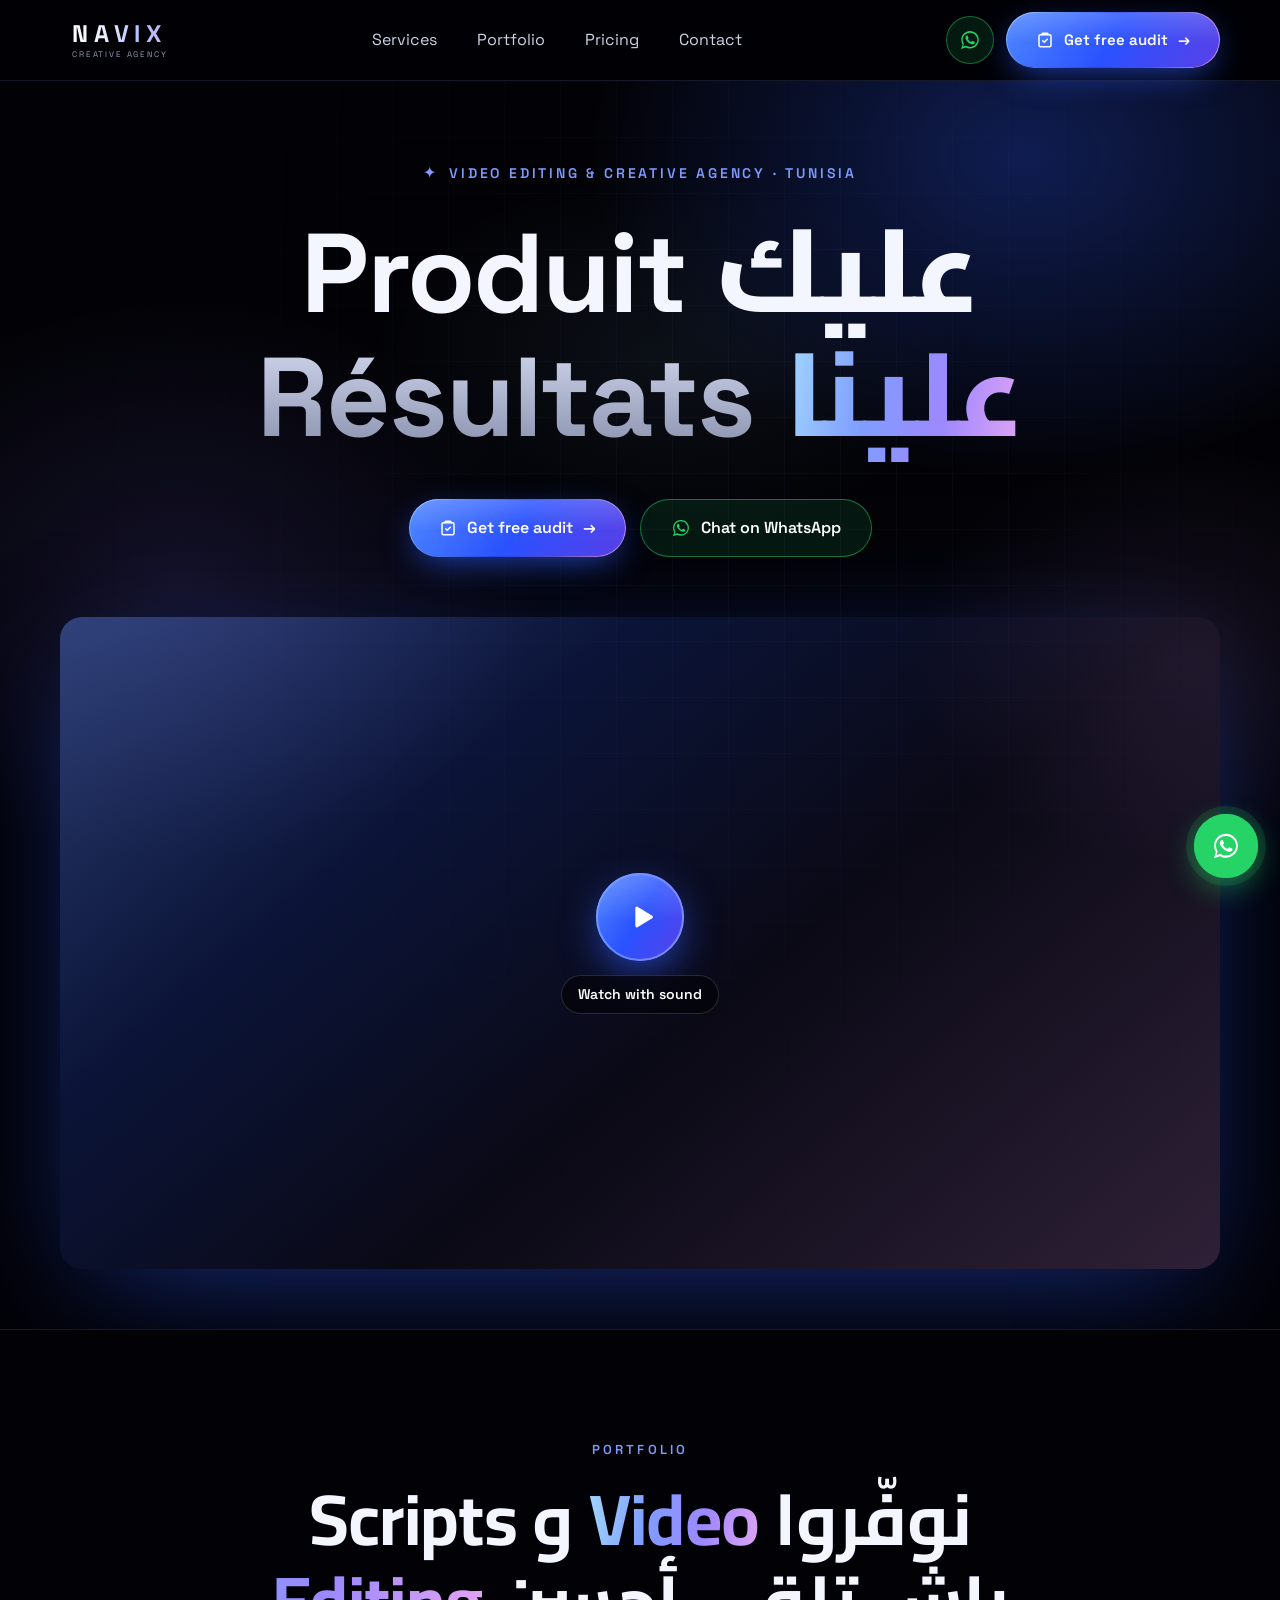
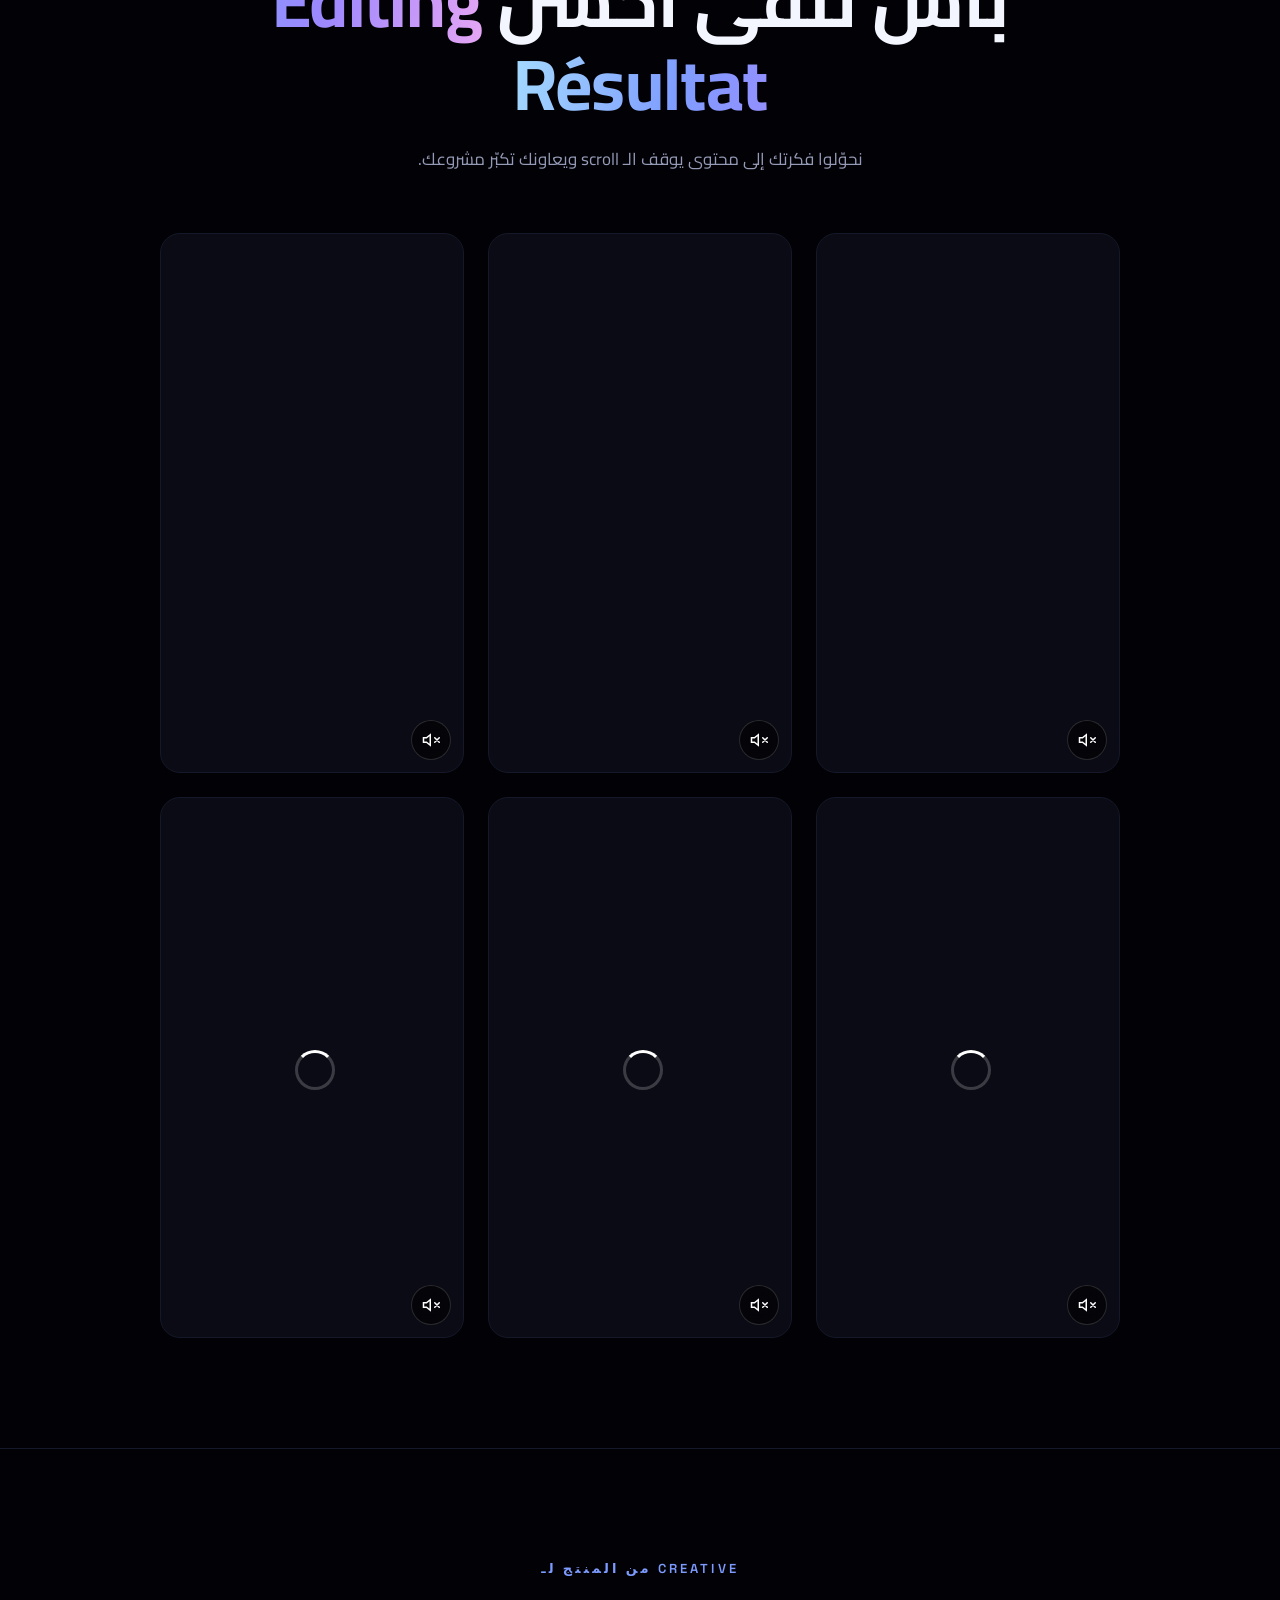
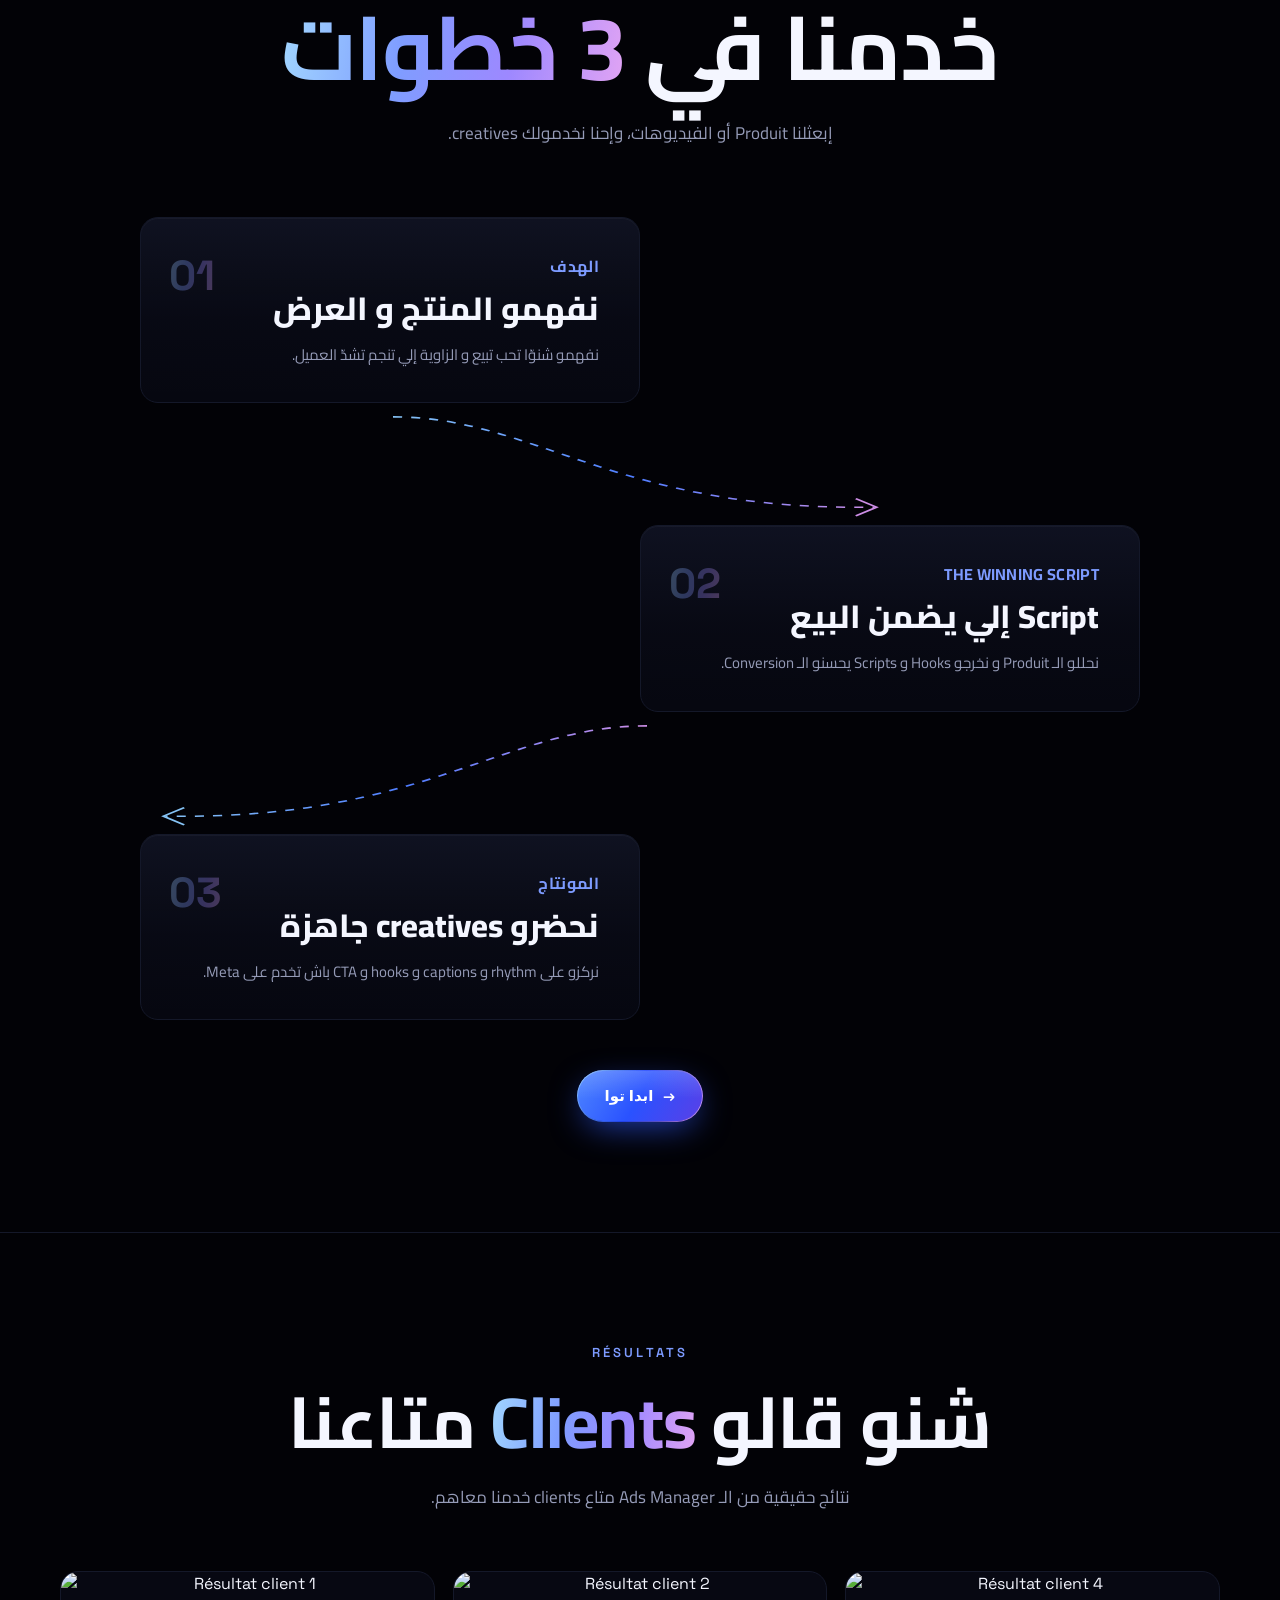
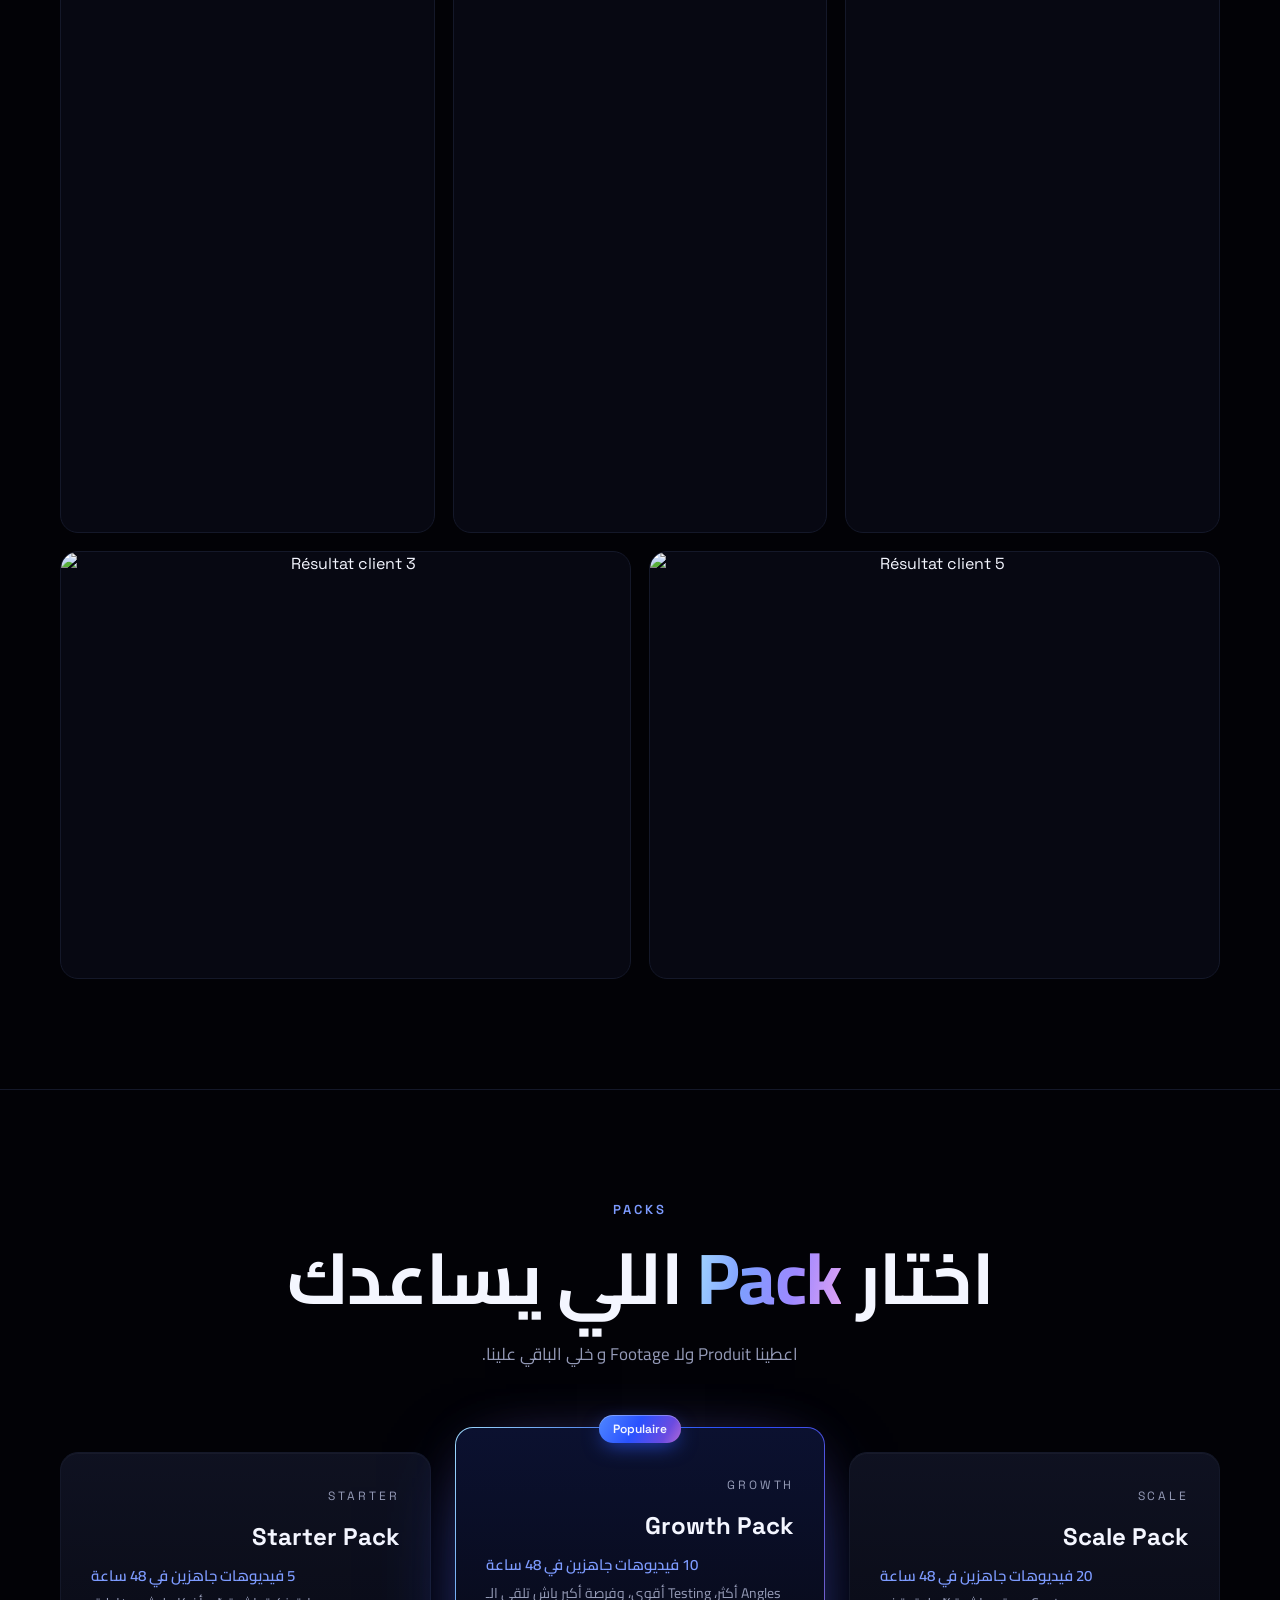
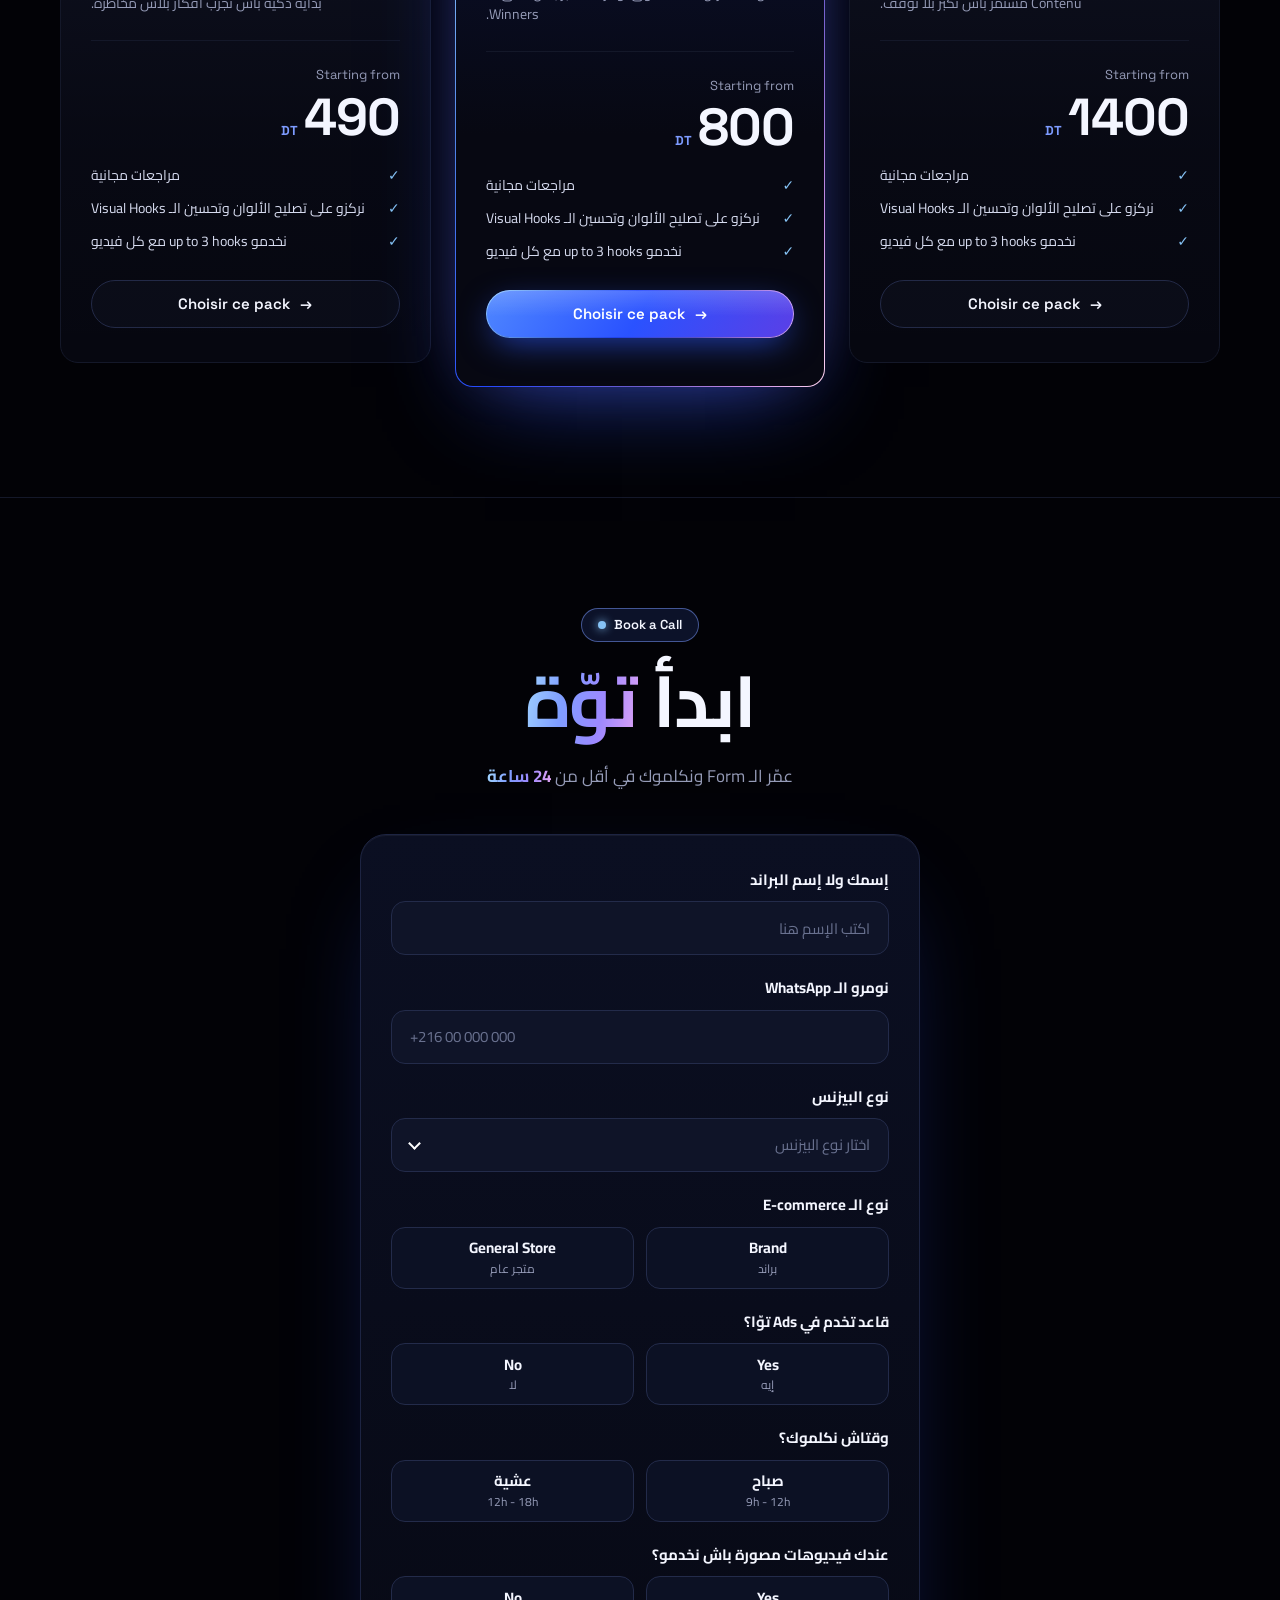
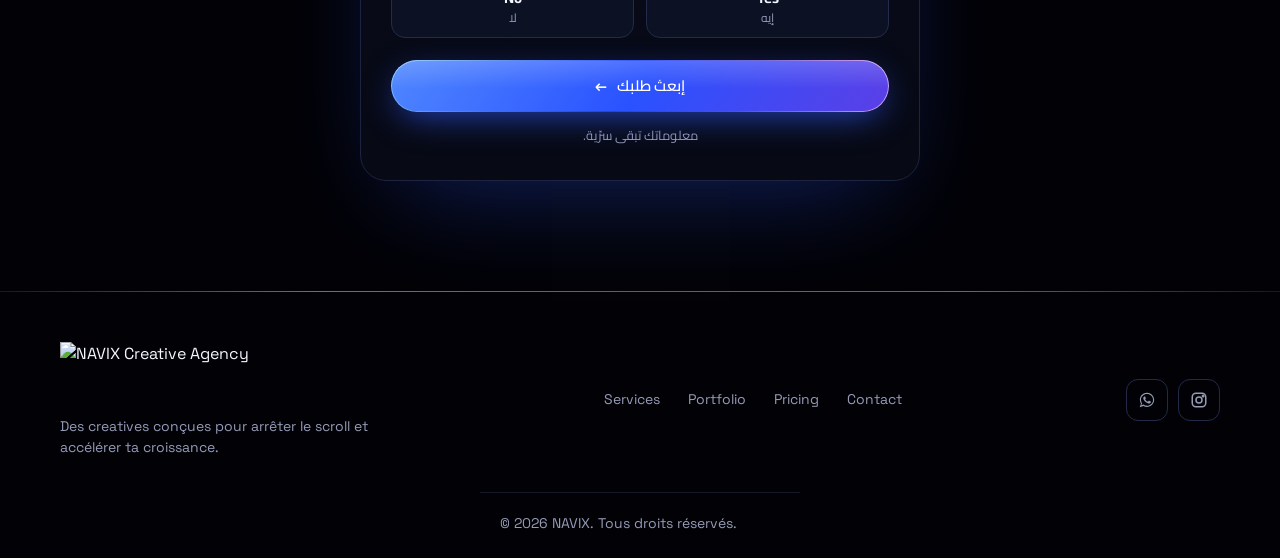
==== index.html @ b2dde593 "Add files via upload" ====
<!DOCTYPE html>
<html lang="fr">
<head>
<meta charset="UTF-8">
<meta name="viewport" content="width=device-width, initial-scale=1">
<title>NAVIX · Creative Agency</title>
<meta name="description" content="NAVIX — agence de montage vidéo et creatives pour e-commerce en Tunisie. Produit عليك، Résultats علينا.">
<meta name="theme-color" content="#020206">
<meta property="og:title" content="NAVIX · Creative Agency">
<meta property="og:description" content="Des creatives conçues pour arrêter le scroll et accélérer ta croissance.">
<meta property="og:image" content="assets/img/og-image.jpg">
<meta property="og:image:width" content="1200">
<meta property="og:image:height" content="630">
<meta name="twitter:card" content="summary_large_image">
<link rel="icon" href="favicon.ico" sizes="any">
<link rel="icon" type="image/png" sizes="32x32" href="assets/img/favicon-32.png">
<link rel="icon" type="image/png" sizes="192x192" href="assets/img/favicon-192.png">
<link rel="apple-touch-icon" href="assets/img/apple-touch-icon.png">
<link rel="preconnect" href="https://fonts.googleapis.com">
<link rel="preconnect" href="https://fonts.gstatic.com" crossorigin>
<link href="https://fonts.googleapis.com/css2?family=Space+Grotesk:wght@400;500;600;700&family=Cairo:wght@400;600;700;800&display=swap" rel="stylesheet">
<link rel="stylesheet" href="styles.css">
</head>
<body>

<!-- shared iridescent gradient (logo colors) for the step arrows -->
<svg width="0" height="0" style="position:absolute" aria-hidden="true" focusable="false">
  <defs>
    <linearGradient id="irid-stroke" x1="0" y1="0" x2="1" y2="0">
      <stop offset="0" stop-color="#86c3f5"/>
      <stop offset=".5" stop-color="#4f7dff"/>
      <stop offset="1" stop-color="#cd8ee6"/>
    </linearGradient>
  </defs>
</svg>

<!-- ===== NAV ===== -->
<header class="nav" id="top">
  <div class="container nav-inner">
    <a href="#top" class="brand" aria-label="NAVIX">
      <img src="assets/img/logo-mark.png" alt="" class="brand-mark">
      <span class="brand-text"><b>NAVIX</b><small>CREATIVE AGENCY</small></span>
    </a>
    <nav class="nav-links" id="navLinks">
      <a href="#services">Services</a>
      <a href="#portfolio">Portfolio</a>
      <a href="#pricing">Pricing</a>
      <a href="#contact">Contact</a>
    </nav>
    <div class="nav-actions">
      <a class="icon-btn wa-link" href="https://wa.me/21652488485" target="_blank" rel="noopener" aria-label="WhatsApp" title="WhatsApp"><svg class="ico" viewBox="0 0 32 32" fill="currentColor" aria-hidden="true"><path d="M16 3C9 3 3.3 8.6 3.3 15.6c0 2.5.7 4.8 2 6.9L3 29l6.7-2.2c2 1.1 4.1 1.6 6.3 1.6 7 0 12.7-5.7 12.7-12.7S23 3 16 3zm0 23.1c-2 0-4-.6-5.7-1.7l-.4-.2-4 1.3 1.3-3.9-.3-.4a10.4 10.4 0 0 1-1.6-5.6C5.3 9.9 10 5.3 16 5.3s10.7 4.7 10.7 10.5S21.9 26.1 16 26.1zm5.9-7.8c-.3-.2-1.9-.9-2.2-1-.3-.1-.5-.2-.7.2l-1 1.2c-.2.2-.4.2-.7.1-.3-.2-1.4-.5-2.6-1.6-1-.9-1.6-1.9-1.8-2.2-.2-.3 0-.5.1-.7l.5-.6c.2-.2.2-.3.3-.6.1-.2 0-.4 0-.6l-1-2.4c-.3-.6-.5-.5-.7-.5h-.6c-.2 0-.6.1-.9.4-.3.3-1.2 1.1-1.2 2.8s1.2 3.2 1.4 3.5c.2.2 2.4 3.6 5.7 5 .8.3 1.4.5 1.9.7.8.2 1.5.2 2.1.1.6-.1 1.9-.8 2.2-1.5.3-.7.3-1.4.2-1.5-.1-.2-.3-.3-.6-.4z"/></svg></a>
      <a href="#contact" class="btn btn-primary nav-cta js-audit"><svg class="ico" viewBox="0 0 24 24" fill="none" stroke="currentColor" stroke-width="2" stroke-linecap="round" stroke-linejoin="round" aria-hidden="true"><path d="M9 3h6a1 1 0 0 1 1 1v1H8V4a1 1 0 0 1 1-1z"/><path d="M16 5h2a2 2 0 0 1 2 2v12a2 2 0 0 1-2 2H6a2 2 0 0 1-2-2V7a2 2 0 0 1 2-2h2"/><path d="m9 13 2 2 4-4"/></svg><span class="lbl">Get free audit</span> <span class="arr">→</span></a>
    </div>
    <button class="burger" id="burger" aria-label="Menu"><span></span><span></span></button>
  </div>
</header>

<main>
<!-- ===== HERO ===== -->
<section class="hero">
  <div class="hero-glow"></div>
  <div class="container center">
    <p class="eyebrow reveal"><span class="spark">✦</span> Video editing &amp; creative agency · Tunisia</p>
    <h1 class="hero-title reveal">
      <span class="line"><span class="lat">Produit</span> <span class="ar">عليك</span></span>
      <span class="line dim"><span class="lat">Résultats</span> <span class="ar accent">علينا</span></span>
    </h1>
    <div class="hero-ctas reveal">
      <a href="#contact" class="btn btn-primary btn-lg js-audit"><svg class="ico" viewBox="0 0 24 24" fill="none" stroke="currentColor" stroke-width="2" stroke-linecap="round" stroke-linejoin="round" aria-hidden="true"><path d="M9 3h6a1 1 0 0 1 1 1v1H8V4a1 1 0 0 1 1-1z"/><path d="M16 5h2a2 2 0 0 1 2 2v12a2 2 0 0 1-2 2H6a2 2 0 0 1-2-2V7a2 2 0 0 1 2-2h2"/><path d="m9 13 2 2 4-4"/></svg> Get free audit <span class="arr">→</span></a>
      <a href="https://wa.me/21652488485" class="btn btn-wa btn-lg wa-link" target="_blank" rel="noopener"><svg class="ico" viewBox="0 0 32 32" fill="currentColor" aria-hidden="true"><path d="M16 3C9 3 3.3 8.6 3.3 15.6c0 2.5.7 4.8 2 6.9L3 29l6.7-2.2c2 1.1 4.1 1.6 6.3 1.6 7 0 12.7-5.7 12.7-12.7S23 3 16 3zm0 23.1c-2 0-4-.6-5.7-1.7l-.4-.2-4 1.3 1.3-3.9-.3-.4a10.4 10.4 0 0 1-1.6-5.6C5.3 9.9 10 5.3 16 5.3s10.7 4.7 10.7 10.5S21.9 26.1 16 26.1zm5.9-7.8c-.3-.2-1.9-.9-2.2-1-.3-.1-.5-.2-.7.2l-1 1.2c-.2.2-.4.2-.7.1-.3-.2-1.4-.5-2.6-1.6-1-.9-1.6-1.9-1.8-2.2-.2-.3 0-.5.1-.7l.5-.6c.2-.2.2-.3.3-.6.1-.2 0-.4 0-.6l-1-2.4c-.3-.6-.5-.5-.7-.5h-.6c-.2 0-.6.1-.9.4-.3.3-1.2 1.1-1.2 2.8s1.2 3.2 1.4 3.5c.2.2 2.4 3.6 5.7 5 .8.3 1.4.5 1.9.7.8.2 1.5.2 2.1.1.6-.1 1.9-.8 2.2-1.5.3-.7.3-1.4.2-1.5-.1-.2-.3-.3-.6-.4z"/></svg> Chat on WhatsApp</a>
    </div>
    <div class="hero-frame reveal" id="heroFrame" aria-hidden="true"></div>
  </div>
</section>

<!-- ===== PORTFOLIO ===== -->
<section class="section" id="portfolio">
  <div class="container center">
    <p class="kicker reveal">Portfolio</p>
    <h2 class="h2 reveal" dir="rtl">نوفّروا <span class="accent">Video</span> و Scripts<br>باش تلقى أحسن <span class="accent">Editing Résultat</span></h2>
    <p class="sub reveal" dir="rtl">نحوّلوا فكرتك إلى محتوى يوقف الـ scroll ويعاونك تكبّر مشروعك.</p>

    <div class="reels">
      <figure class="reel reveal">
        <video playsinline muted loop preload="none" poster="assets/vd/video1.jpg" data-src="assets/vd/video1.mp4"></video>
        <button class="sound" aria-label="Son"><i class="i-mute"></i></button>
      </figure>
      <figure class="reel reveal">
        <video playsinline muted loop preload="none" poster="assets/vd/video2.jpg" data-src="assets/vd/video2.mp4"></video>
        <button class="sound" aria-label="Son"><i class="i-mute"></i></button>
      </figure>
      <figure class="reel reveal">
        <video playsinline muted loop preload="none" poster="assets/vd/video3.jpg" data-src="assets/vd/video3.mp4"></video>
        <button class="sound" aria-label="Son"><i class="i-mute"></i></button>
      </figure>
      <figure class="reel reveal">
        <video playsinline muted loop preload="none" poster="assets/vd/video4.jpg" data-src="assets/vd/video4.mp4"></video>
        <button class="sound" aria-label="Son"><i class="i-mute"></i></button>
      </figure>
      <figure class="reel reveal">
        <video playsinline muted loop preload="none" poster="assets/vd/video5.jpg" data-src="assets/vd/video5.mp4"></video>
        <button class="sound" aria-label="Son"><i class="i-mute"></i></button>
      </figure>
      <figure class="reel reveal">
        <video playsinline muted loop preload="none" poster="assets/vd/video6.jpg" data-src="assets/vd/video6.mp4"></video>
        <button class="sound" aria-label="Son"><i class="i-mute"></i></button>
      </figure>
    </div>
  </div>
</section>

<!-- ===== 3 STEPS ===== -->
<section class="section" id="services">
  <div class="container center">
    <p class="kicker reveal">من المنتج لـ <span dir="ltr">CREATIVE</span></p>
    <h2 class="h2 big reveal" dir="rtl">خدمنا في <span class="accent">3 خطوات</span></h2>
    <p class="sub reveal" dir="rtl">إبعثلنا Produit أو الفيديوهات، وإحنا نخدمولك creatives.</p>

    <div class="steps">
      <article class="step s1 reveal" dir="rtl">
        <span class="num">01</span>
        <p class="step-tag">الهدف</p>
        <h3>نفهمو المنتج و العرض</h3>
        <p>نفهمو شنوّا تحب تبيع و الزاوية إلي تنجم تشدّ العميل.</p>
      </article>
      <svg class="arrow a1" viewBox="0 0 400 140" preserveAspectRatio="none" aria-hidden="true"><path d="M10 10 C 120 10, 180 130, 380 125" /><path class="head" d="M366 114 L382 125 L366 136"/></svg>
      <article class="step s2 reveal" dir="rtl">
        <span class="num">02</span>
        <p class="step-tag" dir="ltr">THE WINNING SCRIPT</p>
        <h3>Script إلي يضمن البيع</h3>
        <p>نحللو الـ Produit و نخرجو Hooks و Scripts يحسنو الـ Conversion.</p>
      </article>
      <svg class="arrow a2" viewBox="0 0 400 140" preserveAspectRatio="none" aria-hidden="true"><path d="M390 10 C 280 10, 220 130, 20 125" /><path class="head" d="M34 114 L18 125 L34 136"/></svg>
      <article class="step s3 reveal" dir="rtl">
        <span class="num">03</span>
        <p class="step-tag">المونتاج</p>
        <h3>نحضرو creatives جاهزة</h3>
        <p>نركزو على rhythm و captions و hooks و CTA باش تخدم على Meta.</p>
      </article>
    </div>
    <a href="#contact" class="btn btn-primary reveal js-audit">ابدا توا <span class="arr">→</span></a>
  </div>
</section>

<!-- ===== CLIENTS ===== -->
<section class="section" id="clients">
  <div class="container center">
    <p class="kicker reveal">Résultats</p>
    <h2 class="h2 reveal" dir="rtl">شنو قالو <span class="accent">Clients</span> متاعنا</h2>
    <p class="sub reveal" dir="rtl">نتائج حقيقية من الـ Ads Manager متاع clients خدمنا معاهم.</p>
    <div class="proofs">
      <button class="proof p1 reveal"><img src="assets/img/client1.jpg" width="834" height="1280" alt="Résultat client 1" loading="lazy"></button>
      <button class="proof p2 reveal"><img src="assets/img/client2.jpg" width="856" height="1280" alt="Résultat client 2" loading="lazy"></button>
      <button class="proof p4 reveal"><img src="assets/img/client4.jpg" width="798" height="1280" alt="Résultat client 4" loading="lazy"></button>
      <button class="proof p3 wide reveal"><img src="assets/img/client3.jpg" width="1132" height="1280" alt="Résultat client 3" loading="lazy"></button>
      <button class="proof p5 wide reveal"><img src="assets/img/client5.jpg" width="1170" height="878" alt="Résultat client 5" loading="lazy"></button>
    </div>
  </div>
</section>

<!-- ===== PRICING ===== -->
<section class="section" id="pricing">
  <div class="container center">
    <p class="kicker reveal">Packs</p>
    <h2 class="h2 reveal" dir="rtl">اختار <span class="accent">Pack</span> اللي يساعدك</h2>
    <p class="sub reveal" dir="rtl">اعطينا Produit ولا Footage و خلي الباقي علينا.</p>

    <div class="packs">
      <article class="pack reveal">
        <p class="pack-tier">Starter</p>
        <h3>Starter Pack</h3>
        <p class="pack-qty" dir="rtl">5 فيديوهات جاهزين في 48 ساعة</p>
        <p class="pack-desc" dir="rtl">بداية ذكية باش تجرّب أفكار بلاش مخاطرة.</p>
        <div class="price"><small>Starting from</small><b>490</b><span>DT</span></div>
        <ul dir="rtl">
          <li>مراجعات مجانية</li>
          <li>نركزو على تصليح الألوان وتحسين الـ Visual Hooks</li>
          <li>نخدمو up to 3 hooks مع كل فيديو</li>
        </ul>
        <a href="#contact" class="btn btn-ghost" data-pack="Starter">Choisir ce pack <span class="arr">→</span></a>
      </article>
      <article class="pack featured reveal">
        <span class="badge">Populaire</span>
        <p class="pack-tier">Growth</p>
        <h3>Growth Pack</h3>
        <p class="pack-qty" dir="rtl">10 فيديوهات جاهزين في 48 ساعة</p>
        <p class="pack-desc" dir="rtl">Angles أكثر، Testing أقوى، وفرصة أكبر باش تلقى الـ Winners.</p>
        <div class="price"><small>Starting from</small><b>800</b><span>DT</span></div>
        <ul dir="rtl">
          <li>مراجعات مجانية</li>
          <li>نركزو على تصليح الألوان وتحسين الـ Visual Hooks</li>
          <li>نخدمو up to 3 hooks مع كل فيديو</li>
        </ul>
        <a href="#contact" class="btn btn-primary" data-pack="Growth">Choisir ce pack <span class="arr">→</span></a>
      </article>
      <article class="pack reveal">
        <p class="pack-tier">Scale</p>
        <h3>Scale Pack</h3>
        <p class="pack-qty" dir="rtl">20 فيديوهات جاهزين في 48 ساعة</p>
        <p class="pack-desc" dir="rtl">Contenu مستمر باش تكبّر بلا توقف.</p>
        <div class="price"><small>Starting from</small><b>1400</b><span>DT</span></div>
        <ul dir="rtl">
          <li>مراجعات مجانية</li>
          <li>نركزو على تصليح الألوان وتحسين الـ Visual Hooks</li>
          <li>نخدمو up to 3 hooks مع كل فيديو</li>
        </ul>
        <a href="#contact" class="btn btn-ghost" data-pack="Scale">Choisir ce pack <span class="arr">→</span></a>
      </article>
    </div>
  </div>
</section>

<!-- ===== CONTACT FORM ===== -->
<section class="section" id="contact">
  <div class="container center">
    <p class="pill reveal"><span class="dot"></span> Book a Call</p>
    <h2 class="h2 reveal" dir="rtl">ابدأ <span class="accent">توّة</span></h2>
    <p class="sub reveal" dir="rtl">عمّر الـ Form ونكلموك في أقل من <b class="accent">24 ساعة</b></p>

    <form class="form reveal" id="leadForm" dir="rtl" novalidate>
      <input type="hidden" name="pack" id="packField">
      <div class="pack-chip" id="packChip" hidden></div>

      <label class="field">
        <span>إسمك ولا إسم البراند</span>
        <input name="name" required placeholder="اكتب الإسم هنا" autocomplete="name">
      </label>
      <label class="field">
        <span>نومرو الـ WhatsApp</span>
        <input name="whatsapp" required type="tel" inputmode="tel" dir="ltr" placeholder="+216 00 000 000" autocomplete="tel">
      </label>
      <div class="field">
        <span>نوع البيزنس</span>
        <div class="dd" id="bizDD">
          <input type="hidden" name="businessType" id="bizInput">
          <button type="button" class="dd-btn" aria-haspopup="listbox" aria-expanded="false">
            <span class="dd-value placeholder">اختار نوع البيزنس</span>
            <i class="dd-caret"></i>
          </button>
          <ul class="dd-list" role="listbox" tabindex="-1">
            <li role="option" data-value="E-commerce"><b>E-commerce</b><small>متجر إلكتروني</small></li>
            <li role="option" data-value="Service"><b>Service</b><small>خدمات</small></li>
            <li role="option" data-value="Agency"><b>Agency</b><small>وكالة</small></li>
            <li role="option" data-value="Autre"><b>Autre</b><small>آخر</small></li>
          </ul>
        </div>
      </div>

      <fieldset class="field">
        <legend>نوع الـ E-commerce</legend>
        <div class="choices">
          <label><input type="radio" name="ecomType" value="Brand"><span>Brand<small>براند</small></span></label>
          <label><input type="radio" name="ecomType" value="General Store"><span>General Store<small>متجر عام</small></span></label>
        </div>
      </fieldset>
      <fieldset class="field">
        <legend>قاعد تخدم في Ads توّا؟</legend>
        <div class="choices">
          <label><input type="radio" name="runningAds" value="Yes"><span>Yes<small>إيه</small></span></label>
          <label><input type="radio" name="runningAds" value="No"><span>No<small>لا</small></span></label>
        </div>
      </fieldset>
      <fieldset class="field">
        <legend>وقتاش نكلموك؟</legend>
        <div class="choices">
          <label><input type="radio" name="callTime" value="Matin 9h-12h"><span>صباح<small>9h - 12h</small></span></label>
          <label><input type="radio" name="callTime" value="Après-midi 12h-18h"><span>عشية<small>12h - 18h</small></span></label>
        </div>
      </fieldset>
      <fieldset class="field">
        <legend>عندك فيديوهات مصورة باش نخدمو؟</legend>
        <div class="choices">
          <label><input type="radio" name="hasFootage" value="Yes"><span>Yes<small>إيه</small></span></label>
          <label><input type="radio" name="hasFootage" value="No"><span>No<small>لا</small></span></label>
        </div>
      </fieldset>

      <button class="btn btn-primary btn-block" type="submit" id="submitBtn">إبعث طلبك <span class="arr">←</span></button>
      <p class="form-note" id="formNote">معلوماتك تبقى سرّية.</p>
    </form>
  </div>
</section>
</main>

<!-- ===== FOOTER ===== -->
<footer class="footer">
  <div class="container footer-inner">
    <div>
      <img src="assets/img/logo-full.png" alt="NAVIX Creative Agency" class="footer-logo">
      <p class="muted">Des creatives conçues pour arrêter le scroll et accélérer ta croissance.</p>
    </div>
    <nav class="footer-links">
      <a href="#services">Services</a><a href="#portfolio">Portfolio</a><a href="#pricing">Pricing</a><a href="#contact">Contact</a>
    </nav>
    <div class="socials">
    <a class="ig wa-link" href="https://wa.me/21652488485" target="_blank" rel="noopener" aria-label="WhatsApp"><svg class="ico" viewBox="0 0 32 32" fill="currentColor" aria-hidden="true"><path d="M16 3C9 3 3.3 8.6 3.3 15.6c0 2.5.7 4.8 2 6.9L3 29l6.7-2.2c2 1.1 4.1 1.6 6.3 1.6 7 0 12.7-5.7 12.7-12.7S23 3 16 3zm0 23.1c-2 0-4-.6-5.7-1.7l-.4-.2-4 1.3 1.3-3.9-.3-.4a10.4 10.4 0 0 1-1.6-5.6C5.3 9.9 10 5.3 16 5.3s10.7 4.7 10.7 10.5S21.9 26.1 16 26.1zm5.9-7.8c-.3-.2-1.9-.9-2.2-1-.3-.1-.5-.2-.7.2l-1 1.2c-.2.2-.4.2-.7.1-.3-.2-1.4-.5-2.6-1.6-1-.9-1.6-1.9-1.8-2.2-.2-.3 0-.5.1-.7l.5-.6c.2-.2.2-.3.3-.6.1-.2 0-.4 0-.6l-1-2.4c-.3-.6-.5-.5-.7-.5h-.6c-.2 0-.6.1-.9.4-.3.3-1.2 1.1-1.2 2.8s1.2 3.2 1.4 3.5c.2.2 2.4 3.6 5.7 5 .8.3 1.4.5 1.9.7.8.2 1.5.2 2.1.1.6-.1 1.9-.8 2.2-1.5.3-.7.3-1.4.2-1.5-.1-.2-.3-.3-.6-.4z"/></svg></a>
    <a class="ig" id="igLink" href="#" target="_blank" rel="noopener" aria-label="Instagram">
      <svg viewBox="0 0 24 24" width="18" height="18" fill="none" stroke="currentColor" stroke-width="2"><rect x="3" y="3" width="18" height="18" rx="5"/><circle cx="12" cy="12" r="4"/><circle cx="17.5" cy="6.5" r="1" fill="currentColor"/></svg>
    </a>
    </div>
  </div>
  <p class="container copy muted">© <span id="year"></span> NAVIX. Tous droits réservés.</p>
</footer>

<!-- WhatsApp floating -->
<a class="wa wa-link" id="waBtn" href="https://wa.me/21652488485" target="_blank" rel="noopener" aria-label="WhatsApp">
  <svg viewBox="0 0 32 32" width="30" height="30" fill="#fff"><path d="M16 3C9 3 3.3 8.6 3.3 15.6c0 2.5.7 4.8 2 6.9L3 29l6.7-2.2c2 1.1 4.1 1.6 6.3 1.6 7 0 12.7-5.7 12.7-12.7S23 3 16 3zm0 23.1c-2 0-4-.6-5.7-1.7l-.4-.2-4 1.3 1.3-3.9-.3-.4a10.4 10.4 0 0 1-1.6-5.6C5.3 9.9 10 5.3 16 5.3s10.7 4.7 10.7 10.5S21.9 26.1 16 26.1zm5.9-7.8c-.3-.2-1.9-.9-2.2-1-.3-.1-.5-.2-.7.2l-1 1.2c-.2.2-.4.2-.7.1-.3-.2-1.4-.5-2.6-1.6-1-.9-1.6-1.9-1.8-2.2-.2-.3 0-.5.1-.7l.5-.6c.2-.2.2-.3.3-.6.1-.2 0-.4 0-.6l-1-2.4c-.3-.6-.5-.5-.7-.5h-.6c-.2 0-.6.1-.9.4-.3.3-1.2 1.1-1.2 2.8s1.2 3.2 1.4 3.5c.2.2 2.4 3.6 5.7 5 .8.3 1.4.5 1.9.7.8.2 1.5.2 2.1.1.6-.1 1.9-.8 2.2-1.5.3-.7.3-1.4.2-1.5-.1-.2-.3-.3-.6-.4z"/></svg>
</a>

<!-- Lightbox -->
<div class="lightbox" id="lightbox" hidden><button aria-label="Fermer">×</button><img alt=""></div>
<div class="toast" id="toast" hidden></div>

<script src="config.js"></script>
<script src="main.js"></script>
<script type="module" src="firebase.js"></script>
</body>
</html>
---- styles.css ----
/* ===== NAVIX theme: iridescent glass, matched to the logo (electric blue core, violet / lilac / sky edges on black) ===== */
:root{
  --bg:#020206;
  --bg-2:#05060d;
  --card:#070812;
  --line:#141829;
  --line-2:#232a47;
  --text:#f4f6ff;
  --muted:#959bb7;
  --dim:#a9aec6;
  --accent:#7d9bff;            /* text-safe electric blue */
  --accent-2:#2f5bff;          /* logo core blue */
  --accent-3:#5b3fe6;          /* indigo-violet */
  --accent-soft:rgba(79,124,255,.14);
  --sky:#86c3f5;
  --lilac:#cd8ee6;
  --irid:linear-gradient(115deg,#9fdcff 0%,#4e82e9 24%,#2448ff 46%,#6b5ccc 70%,#cd8ee6 88%,#ffd6f3 100%);
  --irid-text:linear-gradient(100deg,#a5dcff 0%,#7f9dff 36%,#9d88ff 66%,#e7a6f3 100%);
  --chrome:linear-gradient(100deg,#ffffff 0%,#e4ebff 38%,#a9bcff 72%,#d9b6f2 100%);
  --glass:linear-gradient(180deg,rgba(130,155,255,.07),rgba(130,155,255,.015) 55%,rgba(130,155,255,0)),#060710;
  --green:#25d366;
  --radius:18px;
  --lat:"Space Grotesk",system-ui,sans-serif;
  --ar:"Cairo","Space Grotesk",system-ui,sans-serif;
}
*{box-sizing:border-box;margin:0;padding:0}
[hidden]{display:none!important}
html{scroll-behavior:smooth;scroll-padding-top:84px}
body{background:var(--bg);color:var(--text);font-family:var(--lat),var(--ar);line-height:1.5;-webkit-font-smoothing:antialiased;overflow-x:hidden}
::selection{background:rgba(79,124,255,.38);color:#fff}
[dir=rtl]{font-family:var(--ar),var(--lat)}
img,video{display:block;max-width:100%}
a{color:inherit;text-decoration:none}
button{font:inherit;color:inherit;background:none;border:0;cursor:pointer}
.container{width:100%;max-width:1200px;margin:0 auto;padding:0 20px}
.center{text-align:center;display:flex;flex-direction:column;align-items:center}
.accent{color:var(--accent)}
.muted{color:var(--muted)}

/* ---------- buttons ---------- */
.btn{position:relative;isolation:isolate;display:inline-flex;align-items:center;justify-content:center;gap:10px;height:52px;padding:0 28px;border-radius:999px;font-weight:600;font-size:15px;transition:transform .2s,box-shadow .2s,background .2s,border-color .2s;white-space:nowrap}
.btn .arr{transition:transform .2s}
.btn:hover .arr{transform:translateX(3px)}
[dir=rtl] .btn:hover .arr,.btn[dir=rtl]:hover .arr{transform:translateX(-3px)}
.btn-primary{background:linear-gradient(180deg,rgba(255,255,255,.18),rgba(255,255,255,0) 55%),linear-gradient(120deg,#4f87ff 0%,#2a52ff 50%,#5b3fe6 100%);color:#fff;box-shadow:0 10px 34px -8px rgba(47,91,255,.75),inset 0 1px 0 rgba(255,255,255,.3),inset 0 -1px 0 rgba(8,14,70,.45)}
/* glass rim, like the logo's chromatic edge */
.btn-primary::before{content:"";position:absolute;inset:0;border-radius:inherit;padding:1px;background:var(--irid);-webkit-mask:linear-gradient(#000 0 0) content-box,linear-gradient(#000 0 0);-webkit-mask-composite:xor;mask:linear-gradient(#000 0 0) content-box,linear-gradient(#000 0 0);mask-composite:exclude;opacity:.75;pointer-events:none}
.btn-primary:hover{transform:translateY(-2px);box-shadow:0 14px 46px -8px rgba(47,91,255,.95),0 0 28px -6px rgba(205,142,230,.45),inset 0 1px 0 rgba(255,255,255,.38),inset 0 -1px 0 rgba(8,14,70,.45)}
.btn-ghost{border:1px solid var(--line-2);background:rgba(130,155,255,.03)}
.btn-ghost:hover{border-color:var(--accent);background:var(--accent-soft)}
.btn-block{width:100%}

/* ---------- nav ---------- */
.nav{position:sticky;top:0;z-index:50;background:rgba(2,2,6,.72);backdrop-filter:blur(16px) saturate(140%);-webkit-backdrop-filter:blur(16px) saturate(140%);border-bottom:1px solid var(--line)}
.nav-inner{display:flex;align-items:center;justify-content:space-between;height:80px;gap:20px}
.brand{display:flex;align-items:center;gap:12px}
.brand-mark{height:42px;width:auto;filter:drop-shadow(0 6px 16px rgba(47,91,255,.45))}
.brand-text{display:flex;flex-direction:column;line-height:1.05}
.brand-text b{font-size:24px;letter-spacing:.24em;font-weight:700;color:#fff}
.brand-text small{font-size:8px;letter-spacing:.23em;color:var(--muted);margin-top:4px}
.nav-links{display:flex;gap:40px;font-size:16px;color:#cdd2e6}
.nav-links a{transition:color .2s}
.nav-links a:hover{color:#fff}
.nav-cta{height:56px;padding:0 30px}
.burger{display:none;width:44px;height:44px;border-radius:12px;border:1px solid var(--line-2);flex-direction:column;justify-content:center;align-items:center;gap:6px}
.burger span{width:18px;height:2px;background:#fff;border-radius:2px;transition:transform .25s}
.nav.open .burger span:first-child{transform:translateY(4px) rotate(45deg)}
.nav.open .burger span:last-child{transform:translateY(-4px) rotate(-45deg)}

/* ---------- hero ---------- */
.hero{position:relative;padding:80px 0 60px;overflow:hidden}
.hero>.container{position:relative;z-index:1}
.hero-glow{position:absolute;inset:0;pointer-events:none;background:
  radial-gradient(620px 460px at 80% 6%,rgba(47,91,255,.30),transparent 70%),
  radial-gradient(520px 400px at 14% 40%,rgba(107,92,204,.16),transparent 70%),
  radial-gradient(380px 300px at 92% 46%,rgba(205,142,230,.10),transparent 70%),
  radial-gradient(420px 260px at 52% 22%,rgba(134,195,245,.07),transparent 70%)}
.hero::before{content:"";position:absolute;inset:0;background-image:linear-gradient(rgba(140,160,255,.04) 1px,transparent 1px),linear-gradient(90deg,rgba(140,160,255,.04) 1px,transparent 1px);background-size:56px 56px;mask-image:radial-gradient(ellipse at 60% 30%,#000 10%,transparent 65%);-webkit-mask-image:radial-gradient(ellipse at 60% 30%,#000 10%,transparent 65%);pointer-events:none}
.eyebrow{font-size:14px;letter-spacing:.2em;text-transform:uppercase;color:var(--accent);font-weight:600;display:flex;gap:10px;align-items:center}
.spark{font-size:16px}
.hero-title{margin-top:26px;font-weight:700;font-size:clamp(52px,9vw,112px);line-height:1.08;letter-spacing:-.02em;display:flex;flex-direction:column;align-items:center}
.hero-title .line{display:flex;gap:.28em;align-items:baseline;flex-wrap:wrap;justify-content:center}
.hero-title .ar{font-family:var(--ar);font-weight:800;font-size:1.05em;line-height:1}
.hero-title .dim .lat{background:linear-gradient(180deg,#d3d9ee,#868dab);-webkit-background-clip:text;background-clip:text;color:transparent}
/* room for Arabic dots: the gradient is clipped to the box, so pad it (layout unchanged) */
.hero-title .accent{padding:.22em 0;margin:-.22em 0}
.hero-frame{position:relative;margin-top:60px;width:100%;max-width:1280px;aspect-ratio:16/9;border-radius:22px;padding:8px;background:linear-gradient(140deg,rgba(96,140,255,.42),rgba(47,91,255,.20) 30%,rgba(107,92,204,.08) 58%,rgba(205,142,230,.22) 100%);box-shadow:0 30px 120px -30px rgba(47,91,255,.5)}
/* empty frame (no hero video yet) shows the logo on a glow */
.hero-frame::after{content:"";position:absolute;inset:8px;border-radius:16px;background:url("assets/img/logo-mark.png") center/auto 34% no-repeat,radial-gradient(ellipse at 50% 50%,rgba(47,91,255,.18),transparent 55%),#03040a;border:1px solid var(--line)}
.hero-frame video{position:relative;z-index:1;width:100%;height:100%;object-fit:cover;border-radius:16px}
.hero-frame.has-video::after{display:none}
/* hero video: muted preview + "watch with sound" overlay (main.js) */
.hero-play{position:absolute;inset:8px;z-index:2;display:flex;align-items:center;justify-content:center;border-radius:16px;cursor:pointer}
.hero-play-ui{display:flex;flex-direction:column;align-items:center;gap:14px}
.hero-play-btn{position:relative;width:88px;height:88px;border-radius:50%;display:grid;place-items:center;background:linear-gradient(180deg,rgba(255,255,255,.2),rgba(255,255,255,0) 55%),linear-gradient(120deg,#4f87ff 0%,#2a52ff 50%,#5b3fe6 100%);box-shadow:0 14px 44px -8px rgba(47,91,255,.85),inset 0 1px 0 rgba(255,255,255,.35);transition:transform .25s,box-shadow .25s}
.hero-play-btn::before{content:"";position:absolute;inset:0;border-radius:inherit;padding:1px;background:var(--irid);-webkit-mask:linear-gradient(#000 0 0) content-box,linear-gradient(#000 0 0);-webkit-mask-composite:xor;mask:linear-gradient(#000 0 0) content-box,linear-gradient(#000 0 0);mask-composite:exclude;opacity:.8;pointer-events:none}
.hero-play-btn::after{content:"";position:absolute;inset:0;border-radius:50%;border:2px solid rgba(125,155,255,.75);animation:ping 2.2s ease-out infinite;pointer-events:none}
.hero-play-btn svg{width:34px;height:34px;fill:#fff}
.hero-play-btn .i-play{margin-left:2px}
.hero-play-btn .i-unmute{display:none}
.hero-play-btn .i-unmute .w{fill:none;stroke:#fff;stroke-width:2;stroke-linecap:round}
.hero-play-lbl{padding:8px 16px;border-radius:999px;background:rgba(2,2,6,.6);backdrop-filter:blur(10px);-webkit-backdrop-filter:blur(10px);border:1px solid rgba(255,255,255,.14);font-weight:600;font-size:14px;color:#fff;white-space:nowrap}
.hero-play-lbl .dur{color:var(--sky)}
/* muted preview running: small "watch with sound" chip in the top-left corner, off his face */
.hero-frame.previewing .hero-play{align-items:flex-start;justify-content:flex-start;padding:18px}
.hero-frame.previewing .hero-play-ui{flex-direction:row;gap:10px}
.hero-frame.previewing .hero-play-btn{width:42px;height:42px}
.hero-frame.previewing .hero-play-btn svg{width:20px;height:20px}
.hero-frame.previewing .i-play{display:none}
.hero-frame.previewing .i-unmute{display:block}
.hero-play:hover .hero-play-btn{transform:scale(1.07);box-shadow:0 18px 54px -8px rgba(47,91,255,1),0 0 30px -6px rgba(205,142,230,.5),inset 0 1px 0 rgba(255,255,255,.4)}
.hero-play:focus-visible{outline:none}
.hero-play:focus-visible .hero-play-btn{box-shadow:0 0 0 4px rgba(125,155,255,.6),0 14px 44px -8px rgba(47,91,255,.85)}
.hero-frame.sound.loading::before{content:"";position:absolute;z-index:3;top:50%;left:50%;width:42px;height:42px;margin:-21px;border-radius:50%;border:3px solid rgba(255,255,255,.2);border-top-color:#fff;animation:spin .8s linear infinite;pointer-events:none}

/* ---------- sections ---------- */
.section{padding:110px 0;border-top:1px solid var(--line)}
.kicker{font-size:13px;letter-spacing:.24em;text-transform:uppercase;color:var(--accent);font-weight:600}
.h2{margin-top:18px;font-weight:700;font-size:clamp(34px,5.6vw,76px);line-height:1.15;letter-spacing:-.01em;max-width:1000px}
.h2.big{font-size:clamp(44px,7vw,96px)}
.sub{margin-top:22px;color:var(--muted);font-size:17px;max-width:620px}

/* reels */
.reels{margin-top:60px;display:grid;grid-template-columns:repeat(3,1fr);gap:24px;width:100%;max-width:960px}
.reel{position:relative;aspect-ratio:9/16;border-radius:20px;overflow:hidden;background:#0a0b14;border:1px solid var(--line);transition:transform .35s,border-color .35s,box-shadow .35s}
.reel:hover{transform:translateY(-6px);border-color:rgba(125,155,255,.55);box-shadow:0 24px 60px -20px rgba(47,91,255,.6)}
.reel video{width:100%;height:100%;object-fit:cover;cursor:pointer}
.reel .sound{position:absolute;right:12px;bottom:12px;width:40px;height:40px;border-radius:50%;background:rgba(0,0,0,.55);backdrop-filter:blur(6px);display:grid;place-items:center;border:1px solid rgba(255,255,255,.15)}
.reel .sound i{width:18px;height:18px;background:#fff;-webkit-mask:var(--ico) center/contain no-repeat;mask:var(--ico) center/contain no-repeat}
.i-mute{--ico:url("data:image/svg+xml,%3Csvg xmlns='http://www.w3.org/2000/svg' viewBox='0 0 24 24' fill='none' stroke='black' stroke-width='2' stroke-linecap='round'%3E%3Cpath d='M11 5 6 9H2v6h4l5 4z'/%3E%3Cpath d='m23 9-6 6M17 9l6 6'/%3E%3C/svg%3E")}
.i-sound{--ico:url("data:image/svg+xml,%3Csvg xmlns='http://www.w3.org/2000/svg' viewBox='0 0 24 24' fill='none' stroke='black' stroke-width='2' stroke-linecap='round'%3E%3Cpath d='M11 5 6 9H2v6h4l5 4z'/%3E%3Cpath d='M15.5 8.5a5 5 0 0 1 0 7M19 5a10 10 0 0 1 0 14'/%3E%3C/svg%3E")}
.reel.loading::after{content:"";position:absolute;top:50%;left:50%;width:34px;height:34px;margin:-17px;border-radius:50%;border:3px solid rgba(255,255,255,.2);border-top-color:#fff;animation:spin .8s linear infinite}
@keyframes spin{to{transform:rotate(360deg)}}

/* steps */
.steps{position:relative;margin:70px 0 50px;width:100%;max-width:1000px;display:grid;grid-template-columns:1fr 1fr;row-gap:0}
.step{position:relative;text-align:right;background:var(--glass);border:1px solid var(--line);border-radius:var(--radius);padding:36px 40px;box-shadow:inset 0 1px 0 rgba(255,255,255,.04);transition:border-color .3s,box-shadow .3s}
.step:hover{border-color:rgba(125,155,255,.5);box-shadow:inset 0 1px 0 rgba(255,255,255,.06),0 20px 60px -30px rgba(47,91,255,.6)}
.step .num{position:absolute;left:28px;top:26px;font-family:var(--lat);font-weight:700;font-size:42px;color:rgba(125,155,255,.2)}
.step-tag{color:var(--accent);font-weight:700;font-size:16px;letter-spacing:.02em}
.step h3{font-size:clamp(22px,2.5vw,32px);font-weight:800;margin-top:6px}
.step p:last-child{color:var(--muted);margin-top:12px;font-size:15px}
.s1{grid-column:1}
.s2{grid-column:2}
.s3{grid-column:1}
.arrow{grid-column:1 / span 2;width:52%;height:110px;margin:6px 0;fill:none;stroke:var(--accent);stroke-width:2;stroke-dasharray:7 7;overflow:visible}
.arrow.a1{justify-self:center}
.arrow path:first-child{stroke:url(#irid-stroke) var(--accent);animation:dash 1.6s linear infinite}
.arrow .head{stroke:var(--lilac);stroke-dasharray:none}
.arrow.a2 .head{stroke:var(--sky)}
@keyframes dash{to{stroke-dashoffset:-28}}

/* proofs */
.proofs{margin-top:60px;width:100%;display:grid;grid-template-columns:repeat(6,1fr);gap:18px}
.proof{display:block;grid-column:span 2;aspect-ratio:2/3;position:relative;border-radius:var(--radius);overflow:hidden;border:1px solid var(--line);background:var(--card);padding:0;transition:transform .35s,border-color .35s,box-shadow .35s}
.proof:hover{transform:translateY(-4px);border-color:rgba(125,155,255,.55);box-shadow:0 24px 60px -24px rgba(47,91,255,.55)}
.proof img{width:100%;height:100%;object-fit:cover;object-position:top}
.proof.wide{grid-column:span 3;aspect-ratio:4/3}
.proof::after{content:"⤢";position:absolute;right:12px;top:12px;width:32px;height:32px;border-radius:50%;background:rgba(0,0,0,.6);display:grid;place-items:center;font-size:15px;opacity:0;transition:opacity .25s}
.proof:hover::after{opacity:1}

/* packs */
.packs{margin-top:60px;display:grid;grid-template-columns:repeat(3,1fr);gap:24px;width:100%;align-items:center}
.pack{position:relative;text-align:left;background:var(--glass);border:1px solid var(--line);border-radius:var(--radius);padding:34px 30px;display:flex;flex-direction:column;box-shadow:inset 0 1px 0 rgba(255,255,255,.04)}
.pack.featured{padding:48px 30px;border-color:transparent;background:linear-gradient(180deg,#0b1130,#070812 55%) padding-box,var(--irid) border-box;box-shadow:0 30px 90px -30px rgba(47,91,255,.65),0 0 60px -30px rgba(205,142,230,.4)}
.badge{position:absolute;top:-13px;left:50%;transform:translateX(-50%);background:linear-gradient(120deg,#4f87ff,#2a52ff 45%,#6b4be0 80%,#b06ad8);font-size:12px;font-weight:600;padding:5px 14px;border-radius:999px;box-shadow:0 6px 20px -4px rgba(47,91,255,.7),inset 0 1px 0 rgba(255,255,255,.3)}
.pack-tier{font-size:12px;letter-spacing:.24em;text-transform:uppercase;color:var(--muted);text-align:right}
.pack h3{font-size:24px;margin-top:14px;text-align:right}
.pack-qty{color:var(--accent);font-weight:600;margin-top:10px;font-size:15px}
.pack-desc{color:var(--muted);font-size:14px;margin-top:6px}
.price{display:flex;align-items:baseline;justify-content:flex-end;gap:6px;margin:26px 0 22px;padding-top:24px;border-top:1px solid var(--line);flex-wrap:wrap}
.price small{width:100%;text-align:right;color:var(--muted);font-size:13px}
.price b{font-size:52px;line-height:1;letter-spacing:-.02em;order:2}
.price span{color:var(--accent);font-weight:700;font-size:13px;order:1}
.pack ul{list-style:none;display:flex;flex-direction:column;gap:12px;margin-bottom:28px;font-size:14px;color:#d6dbef}
.pack li{position:relative;padding-right:26px}
.pack li::before{content:"✓";position:absolute;right:0;top:0;color:var(--sky);font-weight:700}
.pack .btn{margin-top:auto;height:48px}

/* form */
.pill{display:inline-flex;align-items:center;gap:8px;border:1px solid rgba(125,155,255,.5);background:var(--accent-soft);padding:6px 16px;border-radius:999px;font-size:13px;font-weight:600}
.dot{width:8px;height:8px;border-radius:50%;background:var(--sky);box-shadow:0 0 10px var(--sky)}
.form{margin-top:44px;width:100%;max-width:560px;text-align:right;background:linear-gradient(180deg,#0b0f22,#070914);border:1px solid #1d2442;border-radius:26px;padding:34px 30px;display:flex;flex-direction:column;gap:22px;box-shadow:inset 0 1px 0 rgba(255,255,255,.05),0 40px 100px -40px rgba(47,91,255,.4)}
.field{display:flex;flex-direction:column;gap:10px;border:0}
.field>span,.field legend{font-weight:700;font-size:15px;margin-bottom:0}
.field legend{margin-bottom:10px}
.field input:not([type=radio]),.field select{width:100%;height:54px;border-radius:14px;background:#0f1428;border:1px solid #232b4a;color:#fff;padding:0 18px;font:inherit;font-size:15px;outline:none;transition:border-color .2s,box-shadow .2s}
.field input::placeholder{color:#69718f}
.field input:focus,.field select:focus{border-color:var(--accent);box-shadow:0 0 0 4px rgba(79,124,255,.2)}
.field .invalid{border-color:#ff5d6c!important}
.select{position:relative}
.select select{appearance:none;-webkit-appearance:none;cursor:pointer;padding-left:44px}
.select::after{content:"";position:absolute;left:18px;top:50%;width:9px;height:9px;border-right:2px solid #fff;border-bottom:2px solid #fff;transform:translateY(-70%) rotate(45deg);pointer-events:none}
.select option{background:#0f1428}
.choices{display:grid;grid-template-columns:1fr 1fr;gap:12px}
.choices label{cursor:pointer}
.choices input{position:absolute;opacity:0;pointer-events:none}
.choices span{display:flex;flex-direction:column;align-items:center;justify-content:center;height:62px;border-radius:14px;border:1px solid #232b4a;background:#0c1124;font-weight:700;font-size:15px;transition:all .2s}
.choices small{font-weight:400;font-size:12px;color:var(--muted)}
.choices label:hover span{border-color:#36406a}
.choices input:checked+span{border-color:var(--accent);background:var(--accent-soft);box-shadow:0 0 0 1px var(--accent) inset,0 8px 24px -12px rgba(47,91,255,.6)}
.choices input:focus-visible+span{box-shadow:0 0 0 3px rgba(79,124,255,.4)}
.choices.invalid span{border-color:#ff5d6c}
.form-note{text-align:center;font-size:13px;color:var(--muted);margin-top:-8px}
.pack-chip{align-self:flex-end;font-size:13px;font-weight:600;padding:6px 14px;border-radius:999px;background:var(--accent-soft);border:1px solid rgba(125,155,255,.5)}
.btn[disabled]{opacity:.6;pointer-events:none}

/* footer */
.footer{position:relative;border-top:1px solid var(--line);padding:50px 0 24px}
.footer::before{content:"";position:absolute;top:-1px;left:0;right:0;height:1px;background:linear-gradient(90deg,transparent,rgba(134,195,245,.55) 25%,rgba(79,124,255,.7) 50%,rgba(205,142,230,.55) 75%,transparent);pointer-events:none}
.footer-inner{display:flex;align-items:center;justify-content:space-between;gap:30px;flex-wrap:wrap}
.footer-logo{height:60px;width:auto;margin-bottom:14px}
.footer .muted{max-width:320px;font-size:14px}
.footer-links{display:flex;gap:28px;color:var(--muted);font-size:14px}
.footer-links a:hover,.ig:hover{color:#fff}
.ig{width:42px;height:42px;border-radius:12px;border:1px solid var(--line-2);display:grid;place-items:center;color:var(--muted);transition:color .2s,border-color .2s}
.ig:hover{border-color:rgba(125,155,255,.55)}
.copy{margin-top:34px;padding-top:20px;border-top:1px solid var(--line);font-size:13px}

/* whatsapp */
.wa{position:fixed;right:22px;bottom:22px;z-index:60;width:64px;height:64px;border-radius:50%;background:var(--green);display:grid;place-items:center;box-shadow:0 0 0 8px rgba(37,211,102,.14),0 10px 30px rgba(37,211,102,.45);transition:transform .2s}
.wa:hover{transform:scale(1.07)}
.wa::before{content:"";position:absolute;inset:0;border-radius:50%;border:2px solid var(--green);animation:ping 2.2s ease-out infinite}
@keyframes ping{from{transform:scale(1);opacity:.7}to{transform:scale(1.6);opacity:0}}

/* lightbox & toast */
.lightbox{position:fixed;inset:0;z-index:100;background:rgba(1,2,8,.92);display:grid;place-items:center;padding:24px}
.lightbox[hidden]{display:none}
.lightbox img{max-width:100%;max-height:90vh;border-radius:14px}
.lightbox button{position:absolute;top:18px;right:22px;font-size:40px;line-height:1}
.toast{position:fixed;left:50%;bottom:30px;transform:translateX(-50%);z-index:110;background:#0a0c1a;border:1px solid var(--line-2);padding:14px 22px;border-radius:14px;font-size:15px;box-shadow:0 20px 50px rgba(0,0,0,.5);direction:rtl}
.toast.ok{border-color:rgba(124,255,107,.5)}
.toast.err{border-color:#ff5d6c}

/* reveal */
.reveal{opacity:0;transform:translateY(24px);transition:opacity .8s cubic-bezier(.2,.7,.2,1),transform .8s cubic-bezier(.2,.7,.2,1)}
.reveal.in{opacity:1;transform:none}
@media (prefers-reduced-motion:reduce){.reveal{opacity:1;transform:none;transition:none}.arrow path,.wa::before,.hero-play-btn::after{animation:none}html{scroll-behavior:auto}}

/* ---------- responsive ---------- */
@media (max-width:980px){
  .nav-links{position:fixed;top:80px;left:0;right:0;flex-direction:column;gap:0;background:rgba(2,2,6,.97);border-bottom:1px solid var(--line);padding:8px 20px 20px;transform:translateY(-12px);opacity:0;pointer-events:none;transition:all .25s}
  .nav-links a{padding:14px 0;border-bottom:1px solid var(--line)}
  .nav.open .nav-links{transform:none;opacity:1;pointer-events:auto}
  .burger{display:flex}
  .nav-cta{height:46px;padding:0 20px;font-size:14px;margin-left:auto}
  .reels{grid-template-columns:repeat(2,1fr);gap:16px}
  .packs{grid-template-columns:1fr;max-width:460px}
  .pack.featured{order:-1}
  .proofs{grid-template-columns:1fr 1fr}
  .proof,.proof.wide{grid-column:span 1;aspect-ratio:3/4}
  .proof.p5{grid-column:span 2;aspect-ratio:4/3}
}
@media (max-width:640px){
  .nav-inner{height:68px}
  .nav-links{top:68px}
  .brand-mark{height:34px}
  .brand-text b{font-size:19px}
  .brand-text small{display:none}
  .nav-cta{display:none}
  .burger{margin-left:auto}
  .hero{padding:56px 0 40px}
  .hero-title{font-size:10.5vw}
  .eyebrow{font-size:11px;letter-spacing:.14em}
  .hero-frame{margin-top:40px;padding:5px;border-radius:16px}
  .hero-frame::after{inset:5px;border-radius:12px}
  .hero-frame video{border-radius:12px}
  .hero-play{inset:5px;border-radius:12px}
  .hero-play-btn{width:60px;height:60px}
  .hero-play-btn svg{width:24px;height:24px}
  .hero-play-lbl{display:none}
  .hero-frame.previewing .hero-play{padding:10px}
  .hero-frame.previewing .hero-play-ui{gap:8px}
  .hero-frame.previewing .hero-play-btn{width:34px;height:34px}
  .hero-frame.previewing .hero-play-btn svg{width:16px;height:16px}
  .hero-frame.previewing .hero-play-lbl{display:block;font-size:12px;padding:6px 11px}
  .section{padding:80px 0}
  .sub{font-size:15px}
  .reels{gap:12px;margin-top:40px}
  .reel{border-radius:14px}
  .steps{grid-template-columns:1fr;margin:44px 0 36px}
  .s1,.s2,.s3{grid-column:1}
  .arrow{grid-column:1;width:40%;height:70px}
  .step{padding:28px 24px}
  .proofs{gap:12px;margin-top:40px}
  .form{padding:26px 18px;border-radius:20px}
  .footer-inner{flex-direction:column;align-items:flex-start}
  .footer-logo{height:52px}
  .wa{width:56px;height:56px;right:16px;bottom:16px}
}

/* ===== v2: icons, CTAs, WhatsApp, dropdown ===== */
.ico{width:18px;height:18px;flex:none}
.nav-actions{display:flex;align-items:center;gap:12px}
.icon-btn{width:48px;height:48px;border-radius:50%;display:grid;place-items:center;background:rgba(37,211,102,.12);border:1px solid rgba(37,211,102,.45);color:var(--green);transition:all .2s}
.icon-btn .ico{width:22px;height:22px}
.icon-btn:hover{background:var(--green);color:#fff;transform:translateY(-2px)}
.hero-ctas{display:flex;gap:14px;margin-top:40px;flex-wrap:wrap;justify-content:center}
.btn-lg{height:58px;padding:0 30px;font-size:16px}
.btn-wa{background:rgba(37,211,102,.1);border:1px solid rgba(37,211,102,.5);color:#fff}
.btn-wa .ico{color:var(--green);width:20px;height:20px}
.btn-wa:hover{background:var(--green);transform:translateY(-2px)}
.btn-wa:hover .ico{color:#fff}
.socials{display:flex;gap:10px}
.ig .ico{width:18px;height:18px}
.form.flash{animation:flash 1.4s ease}
@keyframes flash{0%{box-shadow:0 0 0 0 rgba(79,124,255,0)}25%{box-shadow:0 0 0 6px rgba(79,124,255,.45),0 0 60px rgba(79,124,255,.35)}100%{box-shadow:0 0 0 0 rgba(79,124,255,0)}}

.dd{position:relative}
.dd-btn{width:100%;height:54px;border-radius:14px;background:#0f1428;border:1px solid #232b4a;display:flex;align-items:center;justify-content:space-between;padding:0 18px;font-size:15px;text-align:right;transition:border-color .2s,box-shadow .2s}
.dd-btn:hover{border-color:#36406a}
.dd.open .dd-btn,.dd-btn:focus-visible{border-color:var(--accent);box-shadow:0 0 0 4px rgba(79,124,255,.2);outline:none}
.dd-btn.invalid{border-color:#ff5d6c}
.dd-value{display:flex;gap:8px;align-items:baseline}
.dd-value.placeholder{color:#69718f}
.dd-value small{color:var(--muted);font-size:13px}
.dd-caret{width:9px;height:9px;border-left:2px solid #fff;border-bottom:2px solid #fff;transform:translateY(-2px) rotate(-45deg);transition:transform .25s}
.dd.open .dd-caret{transform:translateY(2px) rotate(135deg)}
.dd-list{position:absolute;z-index:20;top:calc(100% + 8px);left:0;right:0;list-style:none;background:#0b0f22;border:1px solid #27305a;border-radius:14px;padding:6px;box-shadow:0 24px 60px rgba(0,0,0,.6);max-height:260px;overflow-y:auto;opacity:0;transform:translateY(-6px);pointer-events:none;transition:opacity .18s,transform .18s}
.dd.open .dd-list{opacity:1;transform:none;pointer-events:auto}
.dd-list li{display:flex;align-items:center;justify-content:space-between;gap:10px;padding:13px 14px;border-radius:10px;cursor:pointer;font-size:15px;transition:background .15s}
.dd-list li b{font-weight:600;font-family:var(--lat)}
.dd-list li small{color:var(--muted);font-size:13px}
.dd-list li:hover,.dd-list li.active{background:rgba(79,124,255,.14)}
.dd-list li[aria-selected=true]{background:rgba(79,124,255,.22);box-shadow:inset 0 0 0 1px rgba(125,155,255,.55)}
.dd-list li[aria-selected=true]::after{content:"✓";color:var(--accent);font-weight:700;margin-right:auto}
.dd-list::-webkit-scrollbar{width:6px}
.dd-list::-webkit-scrollbar-thumb{background:#27305a;border-radius:6px}

@media (max-width:980px){.nav-actions{margin-left:auto}}
@media (max-width:640px){
  .nav-cta{display:inline-flex;width:44px;height:44px;padding:0;border-radius:50%}
  .nav-cta .lbl,.nav-cta .arr{display:none}
  .nav-cta .ico{width:20px;height:20px}
  .nav-actions{gap:8px}
  .icon-btn{width:44px;height:44px}
  .burger{margin-left:0}
  .hero-ctas{flex-direction:column;width:100%;max-width:360px;margin-top:30px}
  .hero-ctas .btn{width:100%}
}

/* ===== iridescent text, like the logo's glass (solid accent fallback where unsupported) ===== */
@supports ((-webkit-background-clip:text) or (background-clip:text)){
  .accent,.spark{background:var(--irid-text);-webkit-background-clip:text;background-clip:text;color:transparent;-webkit-text-fill-color:transparent}
  .brand-text b{background:var(--chrome);-webkit-background-clip:text;background-clip:text;color:transparent;-webkit-text-fill-color:transparent}
  .step .num{background:var(--irid-text);-webkit-background-clip:text;background-clip:text;color:transparent;-webkit-text-fill-color:transparent;opacity:.3}
}
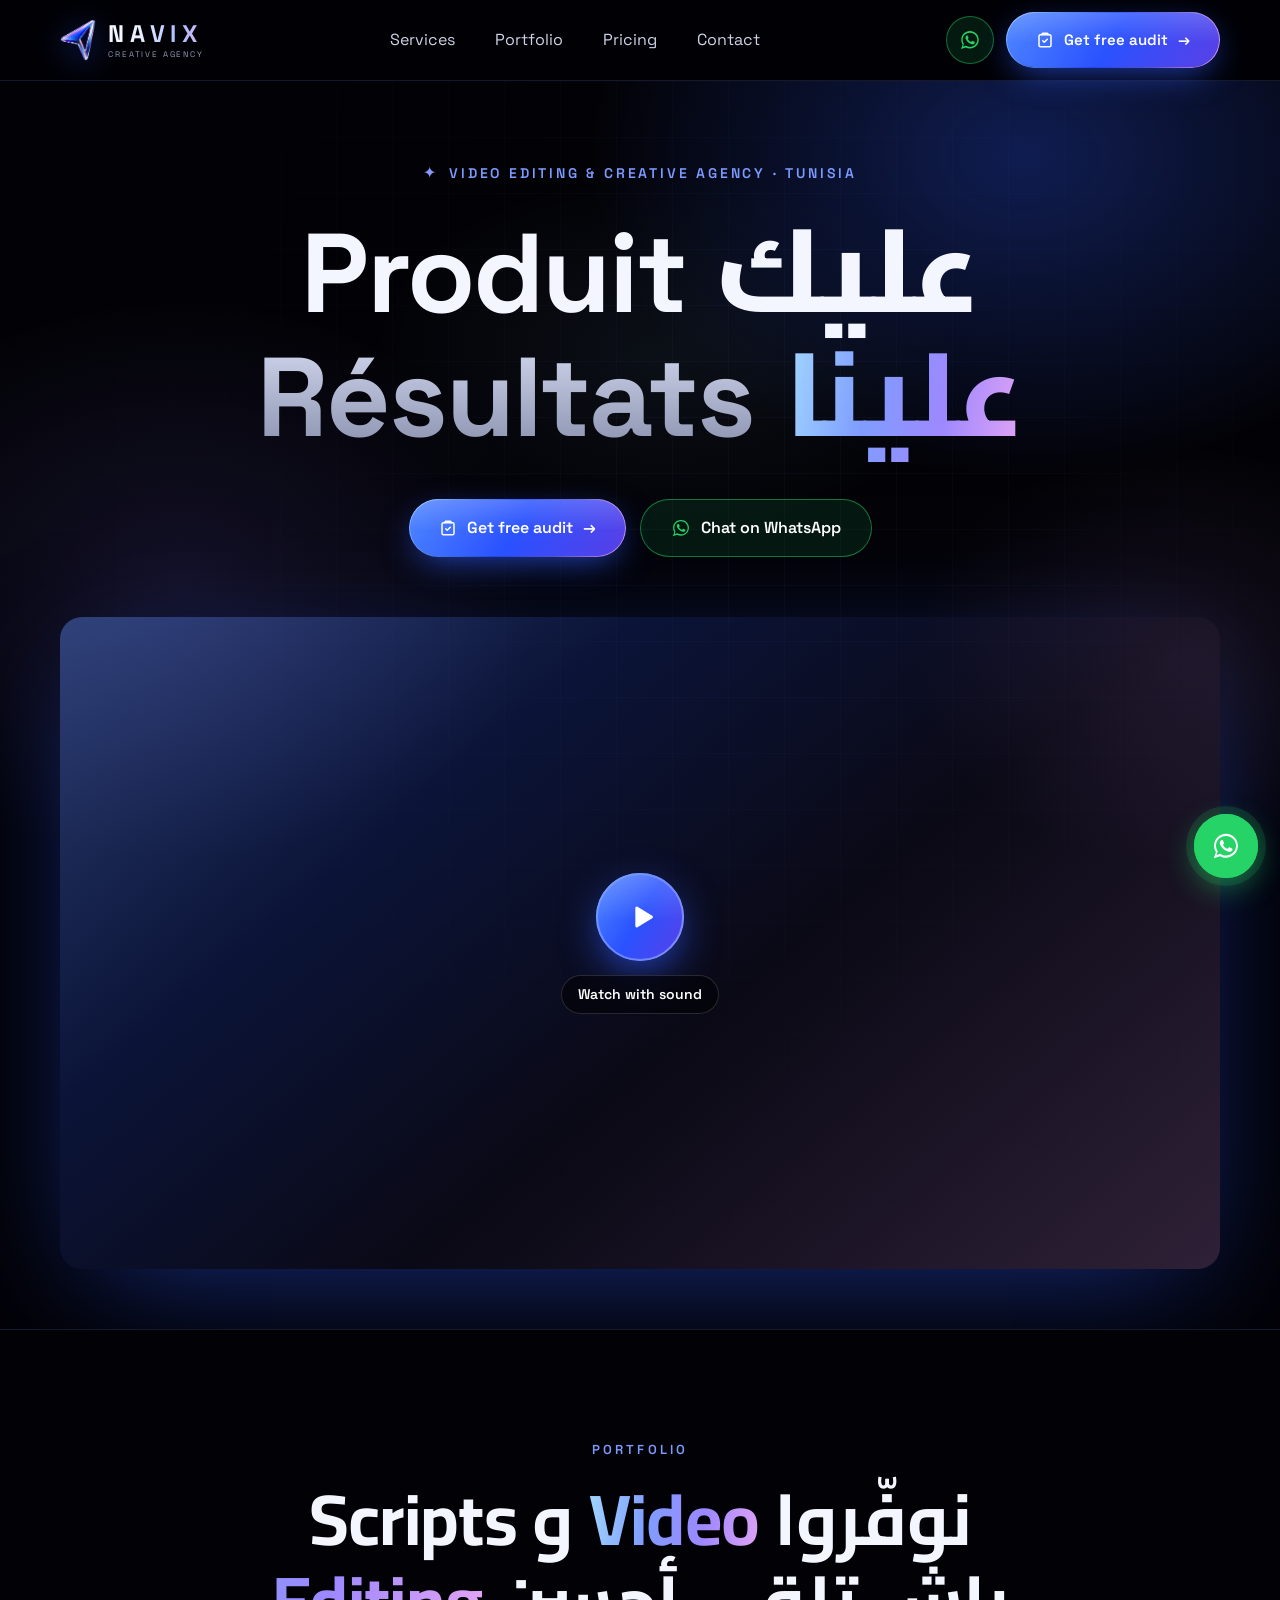
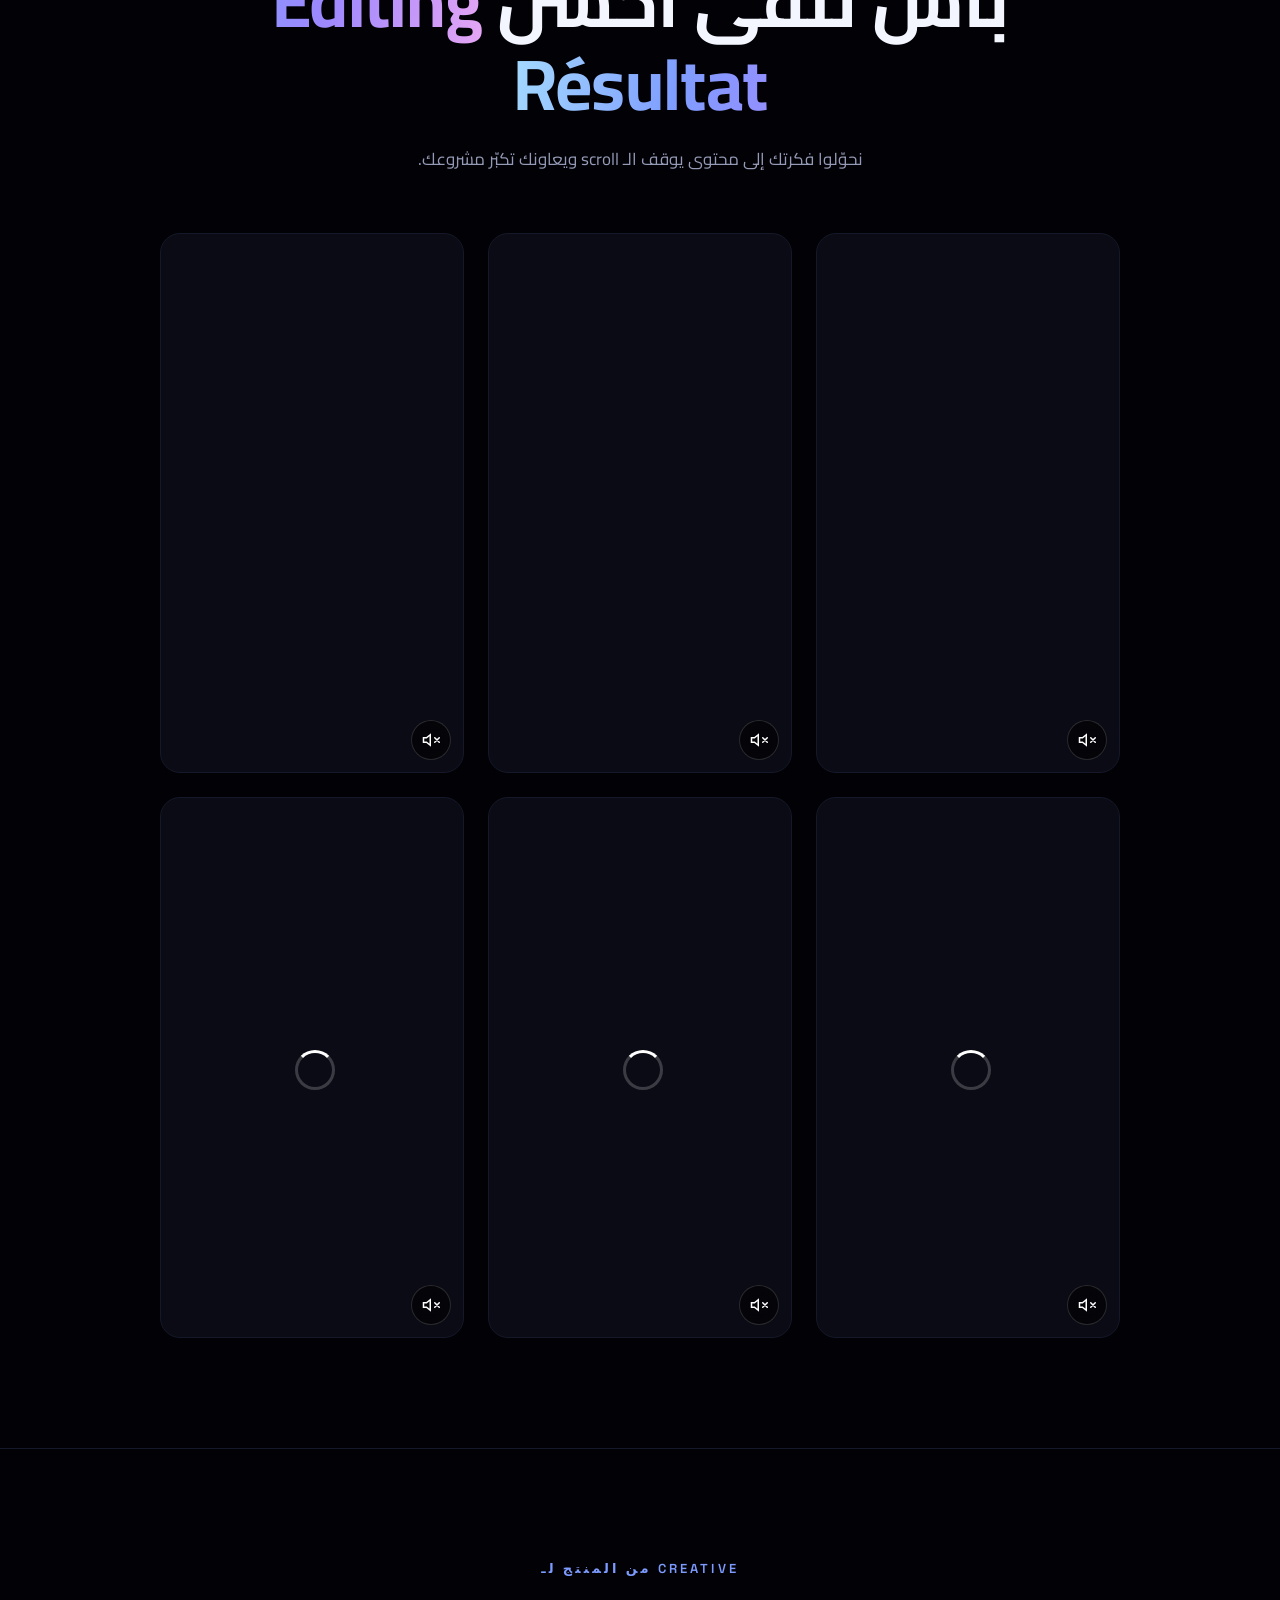
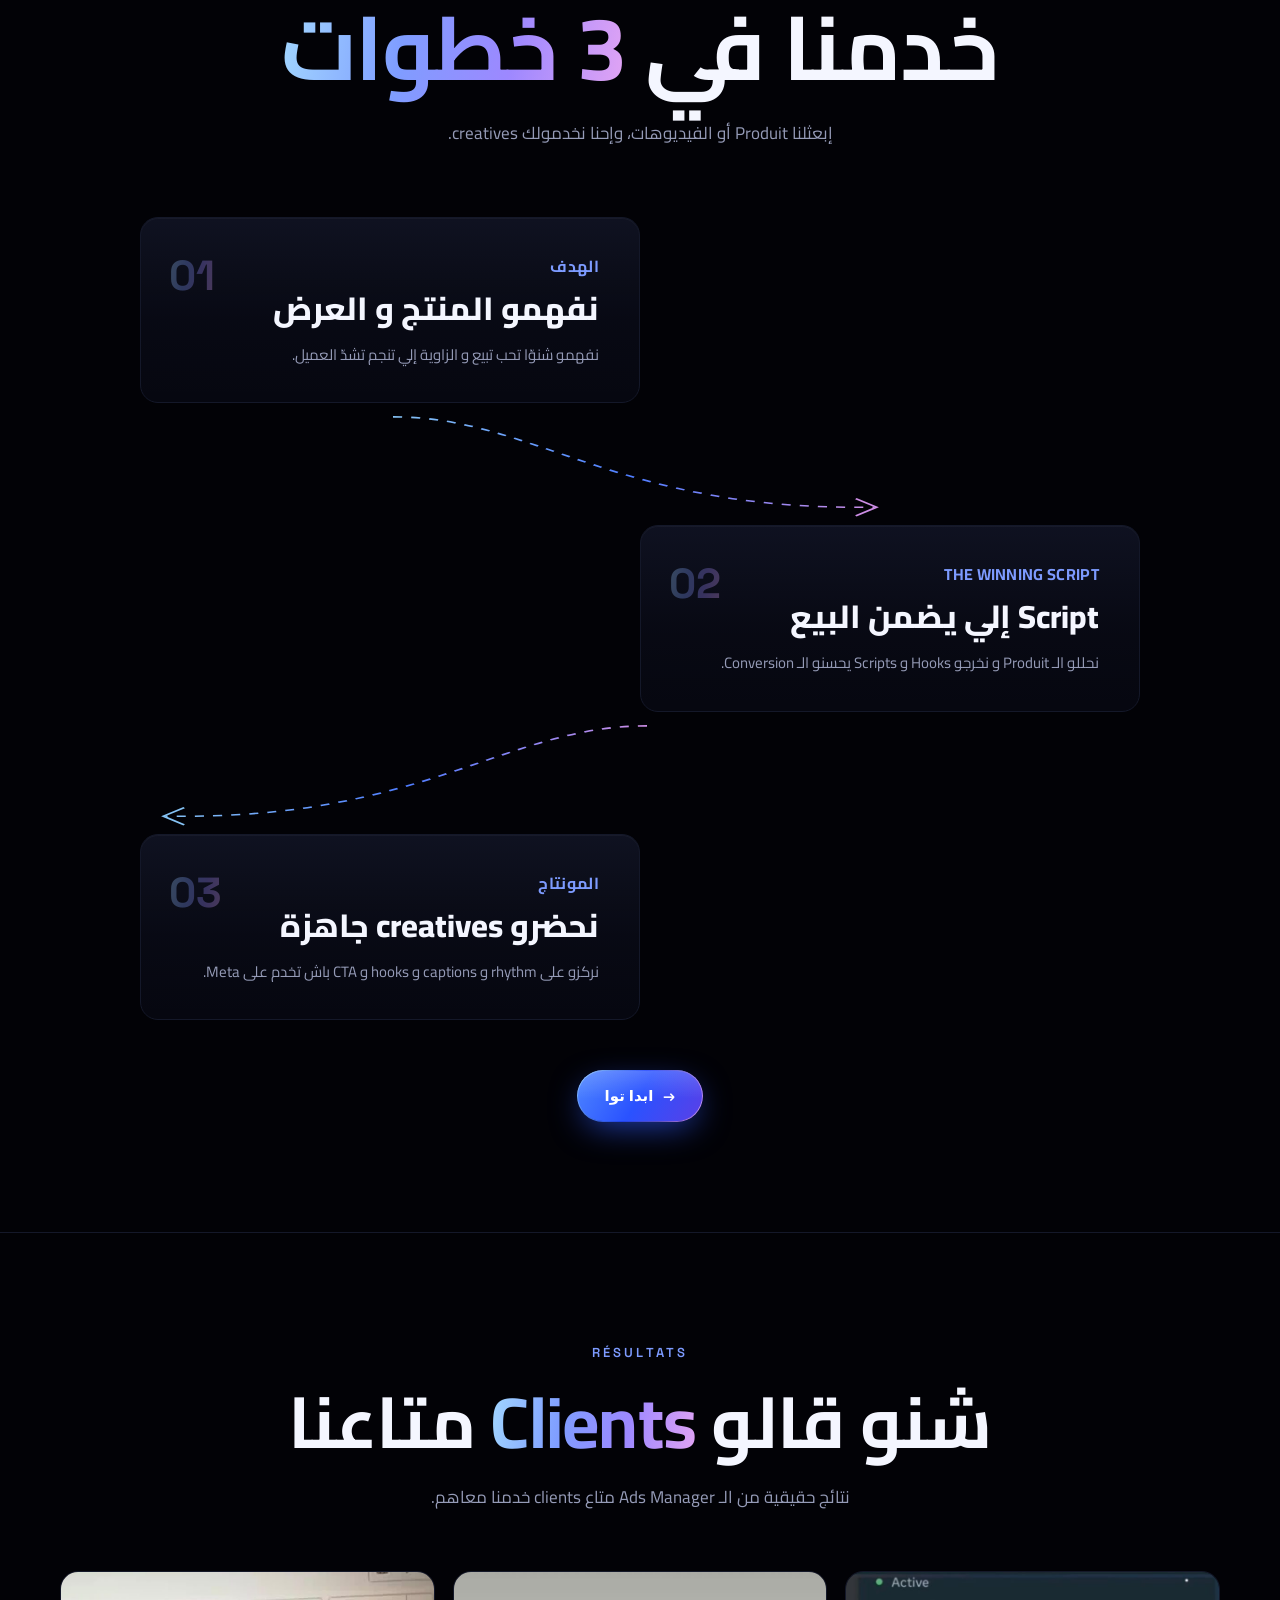
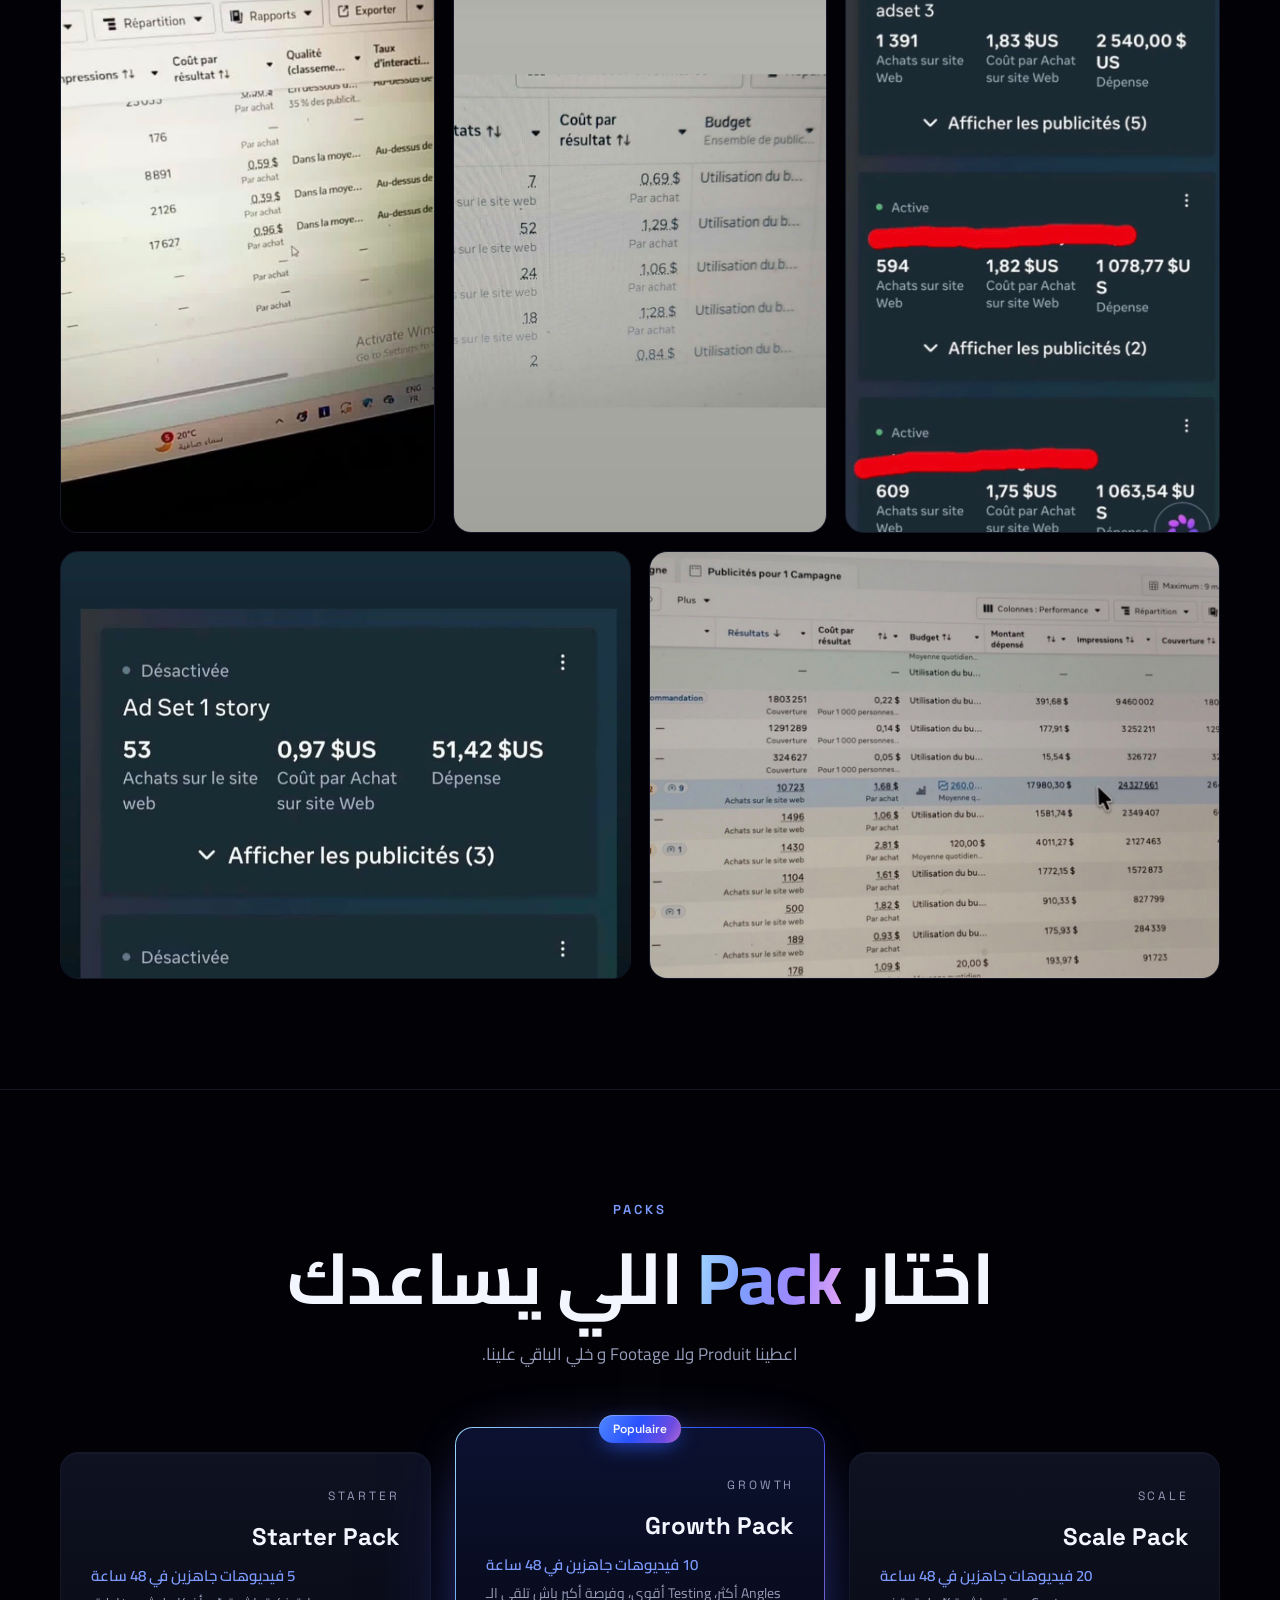
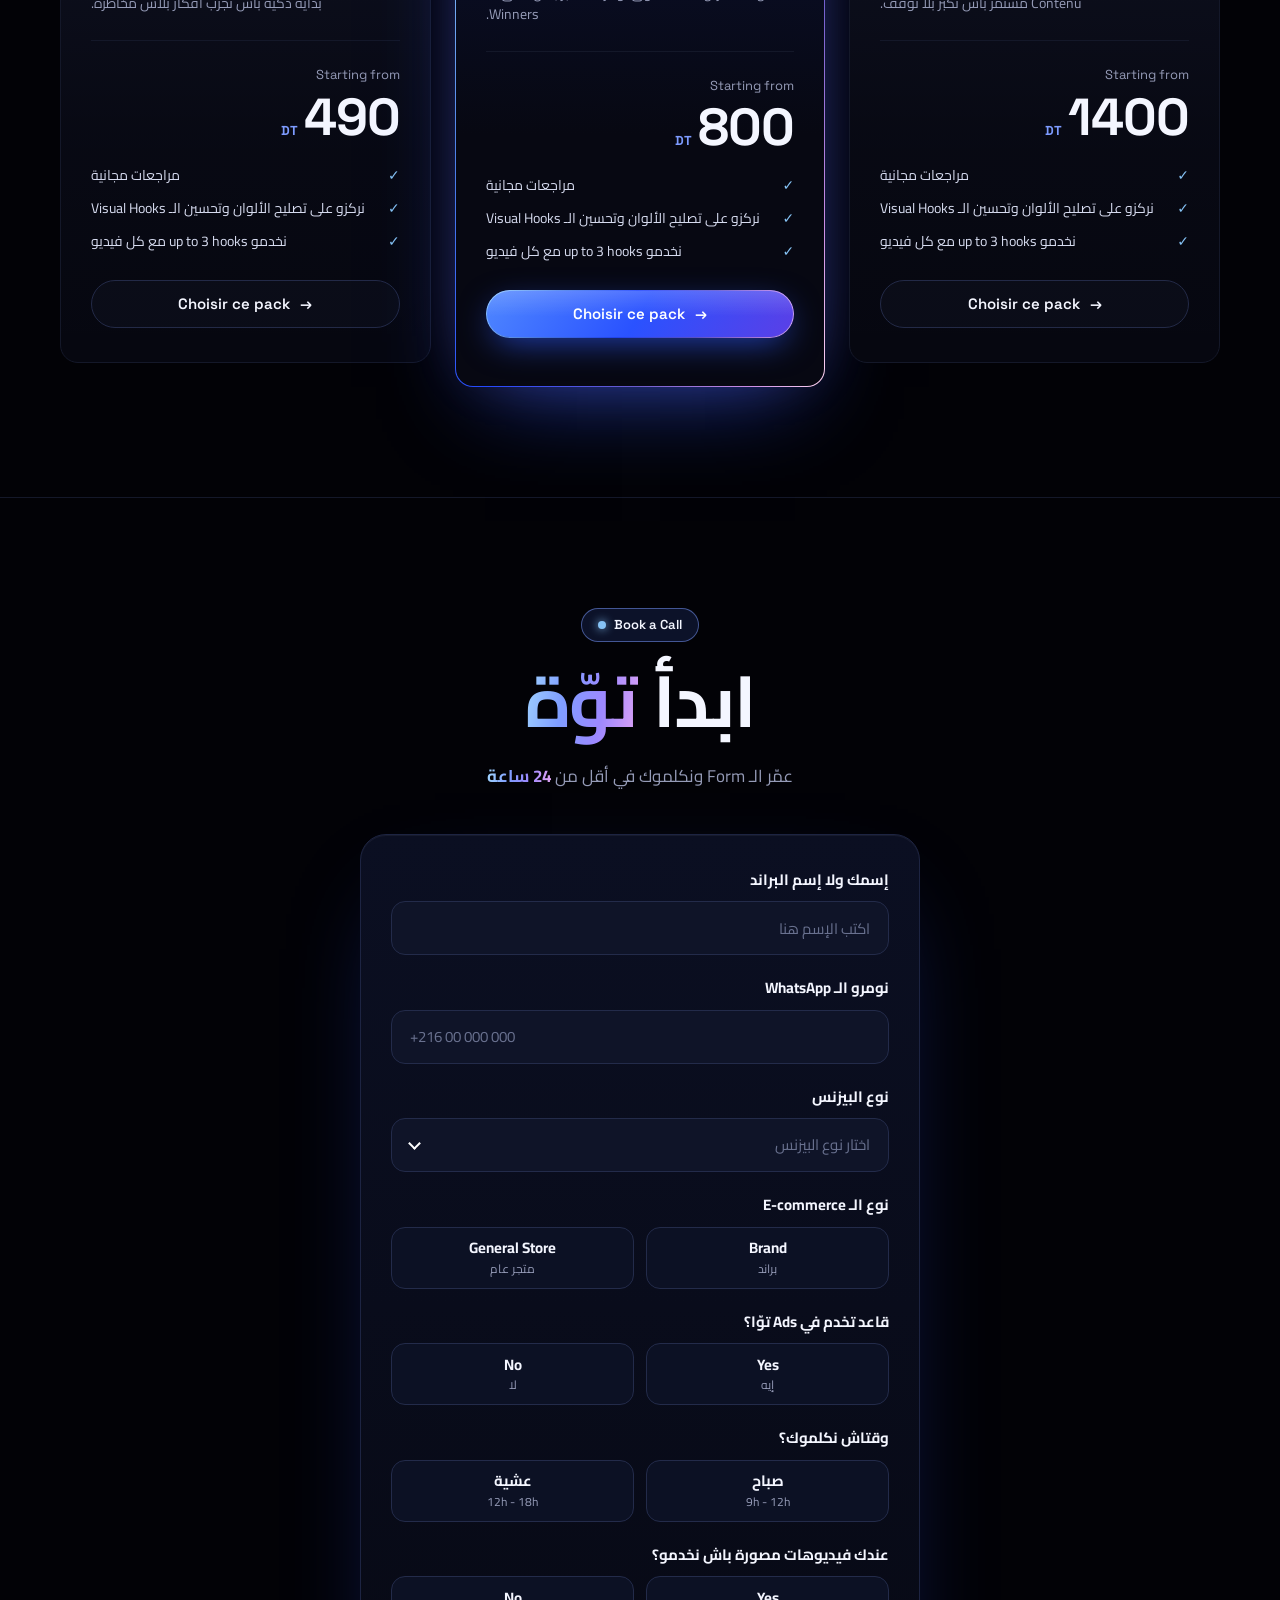
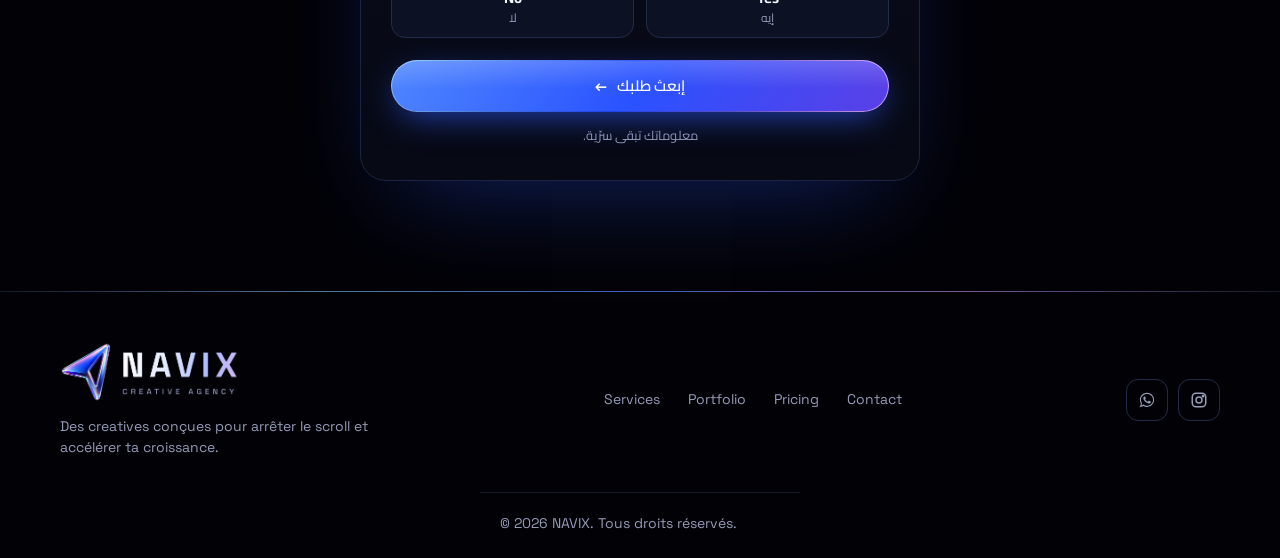
==== commit ba3f0944: "Add files via upload" ====
--- a/index.html
+++ b/index.html
@@ -82,27 +82,27 @@
 
     <div class="reels">
       <figure class="reel reveal">
-        <video playsinline muted loop preload="none" poster="assets/vd/video1.jpg" data-src="assets/vd/video1.mp4"></video>
-        <button class="sound" aria-label="Son"><i class="i-mute"></i></button>
-      </figure>
-      <figure class="reel reveal">
-        <video playsinline muted loop preload="none" poster="assets/vd/video2.jpg" data-src="assets/vd/video2.mp4"></video>
-        <button class="sound" aria-label="Son"><i class="i-mute"></i></button>
-      </figure>
-      <figure class="reel reveal">
-        <video playsinline muted loop preload="none" poster="assets/vd/video3.jpg" data-src="assets/vd/video3.mp4"></video>
-        <button class="sound" aria-label="Son"><i class="i-mute"></i></button>
-      </figure>
-      <figure class="reel reveal">
-        <video playsinline muted loop preload="none" poster="assets/vd/video4.jpg" data-src="assets/vd/video4.mp4"></video>
-        <button class="sound" aria-label="Son"><i class="i-mute"></i></button>
-      </figure>
-      <figure class="reel reveal">
-        <video playsinline muted loop preload="none" poster="assets/vd/video5.jpg" data-src="assets/vd/video5.mp4"></video>
-        <button class="sound" aria-label="Son"><i class="i-mute"></i></button>
-      </figure>
-      <figure class="reel reveal">
-        <video playsinline muted loop preload="none" poster="assets/vd/video6.jpg" data-src="assets/vd/video6.mp4"></video>
+        <video playsinline muted loop preload="none" poster="assets/vd/video1.jpg" data-src="https://hmyy2d5h6m5kmdgj.public.blob.vercel-storage.com/video1.mp4"></video>
+        <button class="sound" aria-label="Son"><i class="i-mute"></i></button>
+      </figure>
+      <figure class="reel reveal">
+        <video playsinline muted loop preload="none" poster="assets/vd/video2.jpg" data-src="https://hmyy2d5h6m5kmdgj.public.blob.vercel-storage.com/video2.mp4"></video>
+        <button class="sound" aria-label="Son"><i class="i-mute"></i></button>
+      </figure>
+      <figure class="reel reveal">
+        <video playsinline muted loop preload="none" poster="assets/vd/video3.jpg" data-src="https://hmyy2d5h6m5kmdgj.public.blob.vercel-storage.com/video3.mp4"></video>
+        <button class="sound" aria-label="Son"><i class="i-mute"></i></button>
+      </figure>
+      <figure class="reel reveal">
+        <video playsinline muted loop preload="none" poster="assets/vd/video4.jpg" data-src="https://hmyy2d5h6m5kmdgj.public.blob.vercel-storage.com/video4.mp4"></video>
+        <button class="sound" aria-label="Son"><i class="i-mute"></i></button>
+      </figure>
+      <figure class="reel reveal">
+        <video playsinline muted loop preload="none" poster="assets/vd/video5.jpg" data-src="https://hmyy2d5h6m5kmdgj.public.blob.vercel-storage.com/video5.mp4"></video>
+        <button class="sound" aria-label="Son"><i class="i-mute"></i></button>
+      </figure>
+      <figure class="reel reveal">
+        <video playsinline muted loop preload="none" poster="assets/vd/video6.jpg" data-src="https://hmyy2d5h6m5kmdgj.public.blob.vercel-storage.com/video6.mp4"></video>
         <button class="sound" aria-label="Son"><i class="i-mute"></i></button>
       </figure>
     </div>
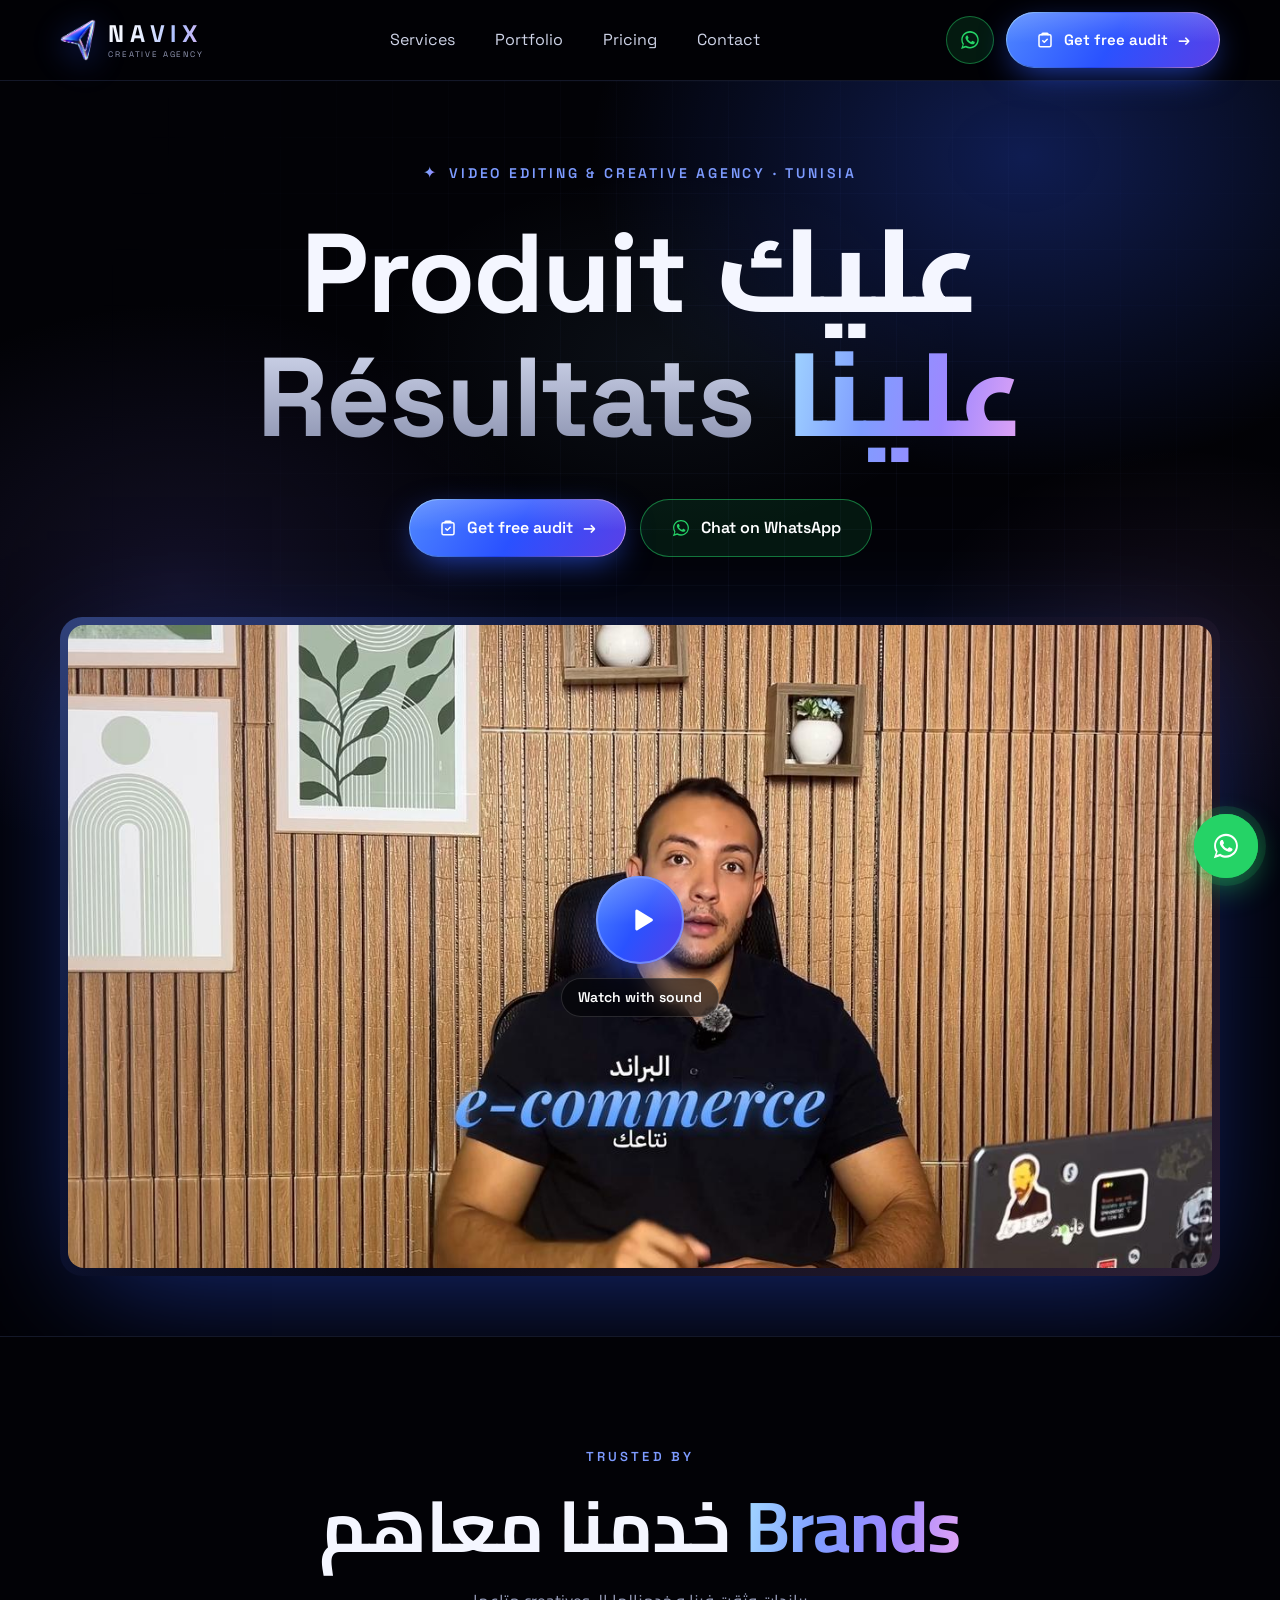
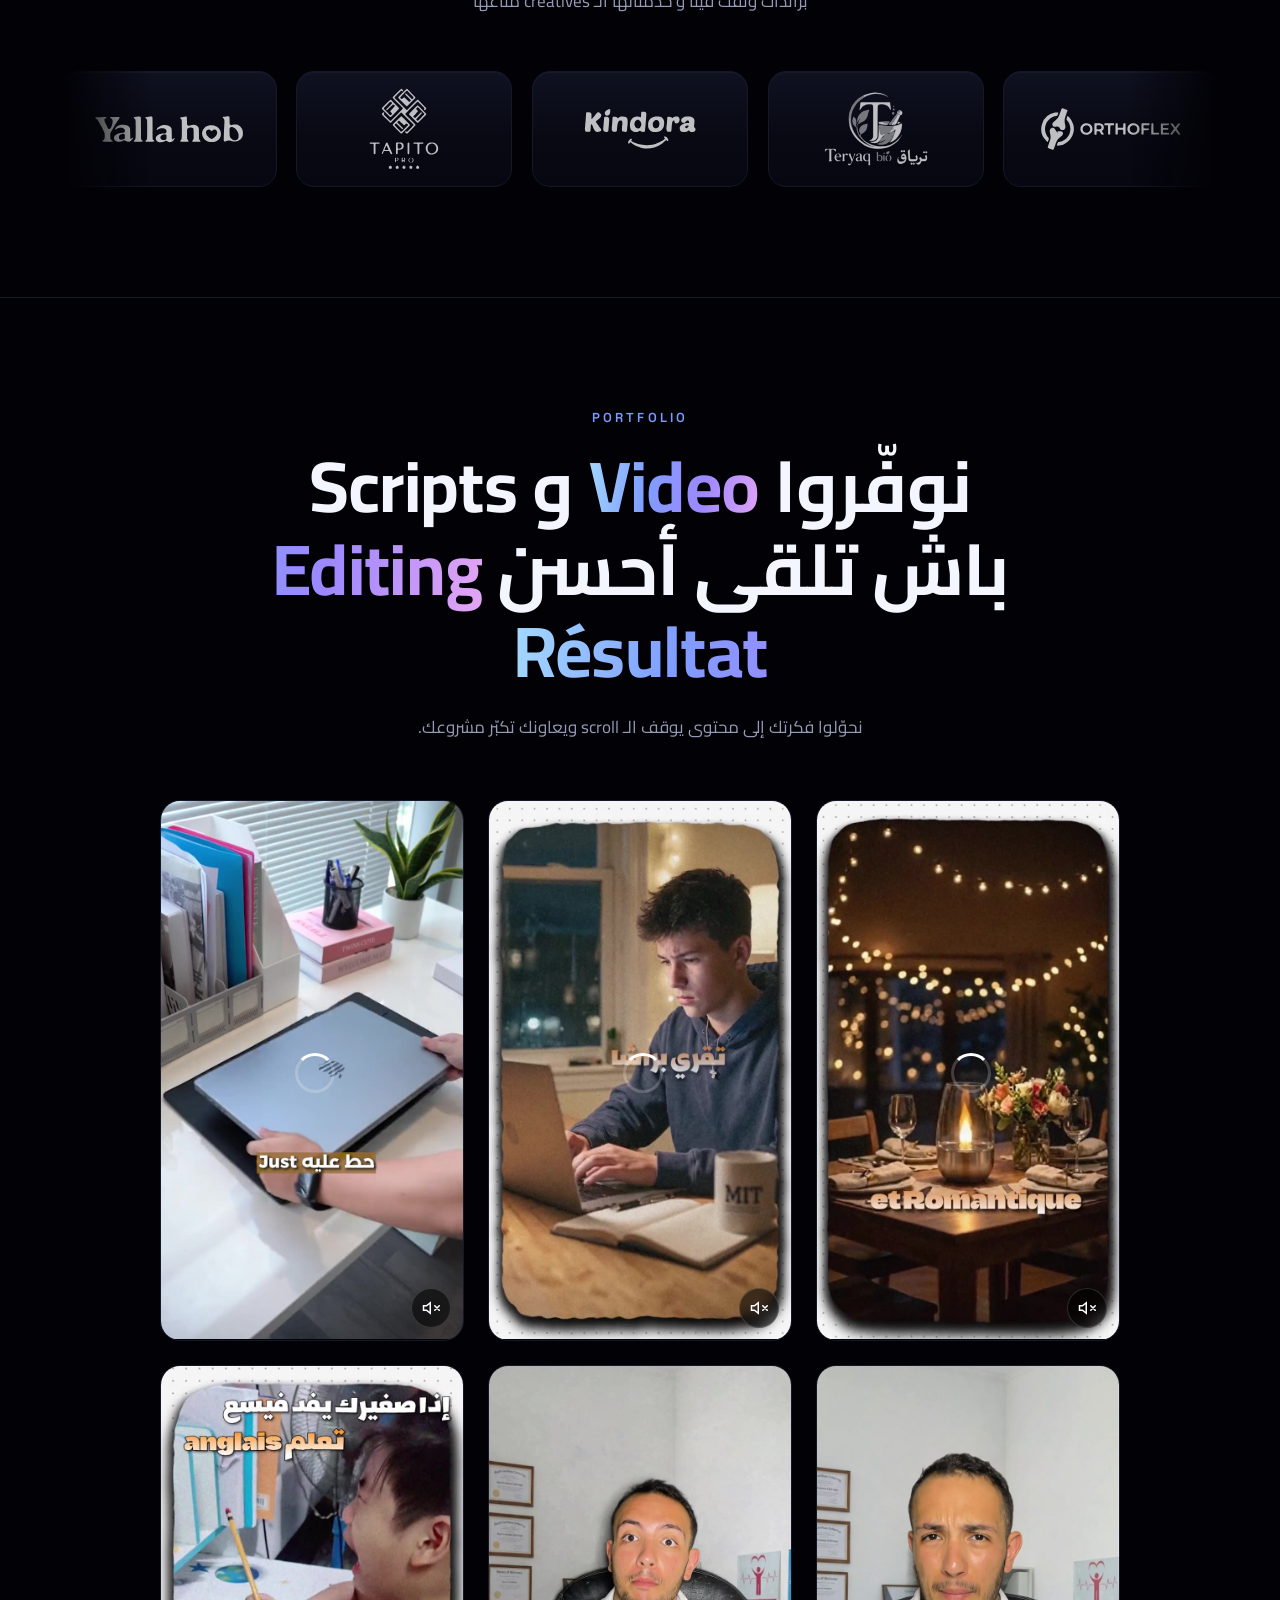
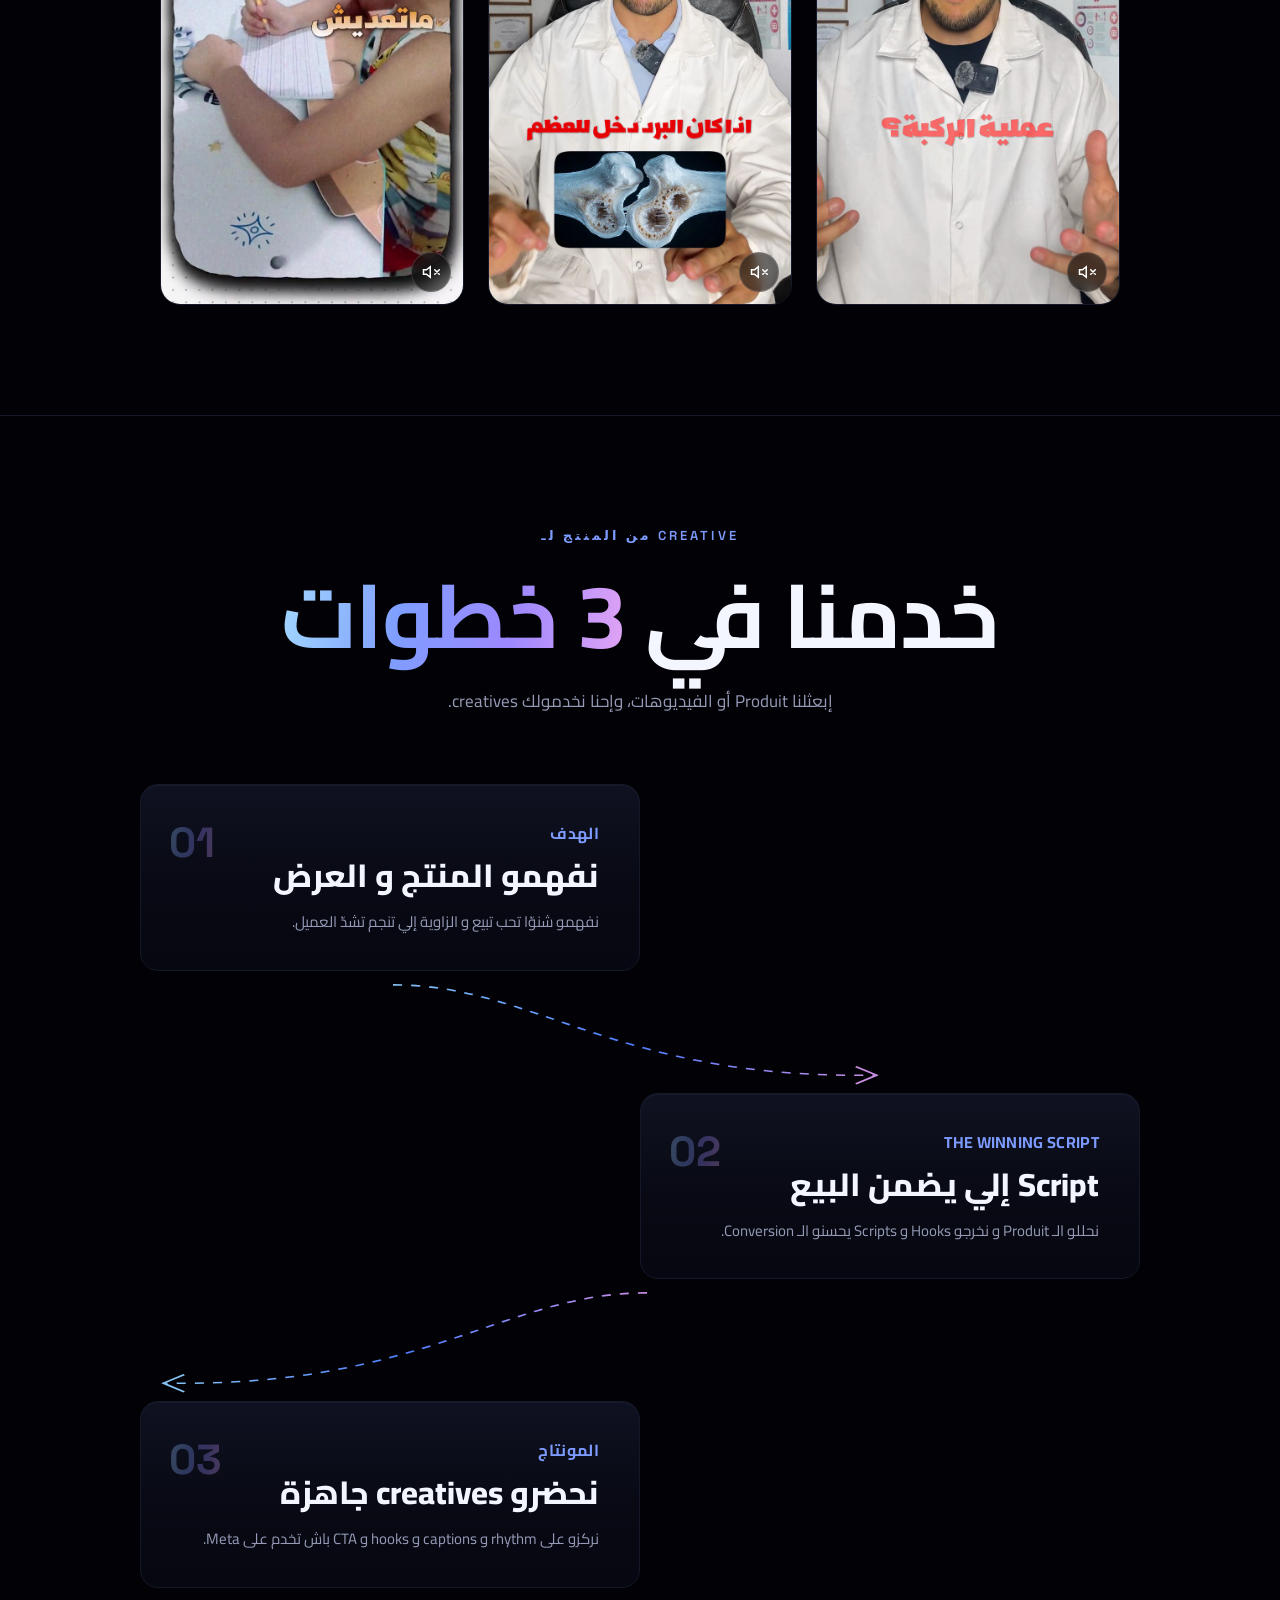
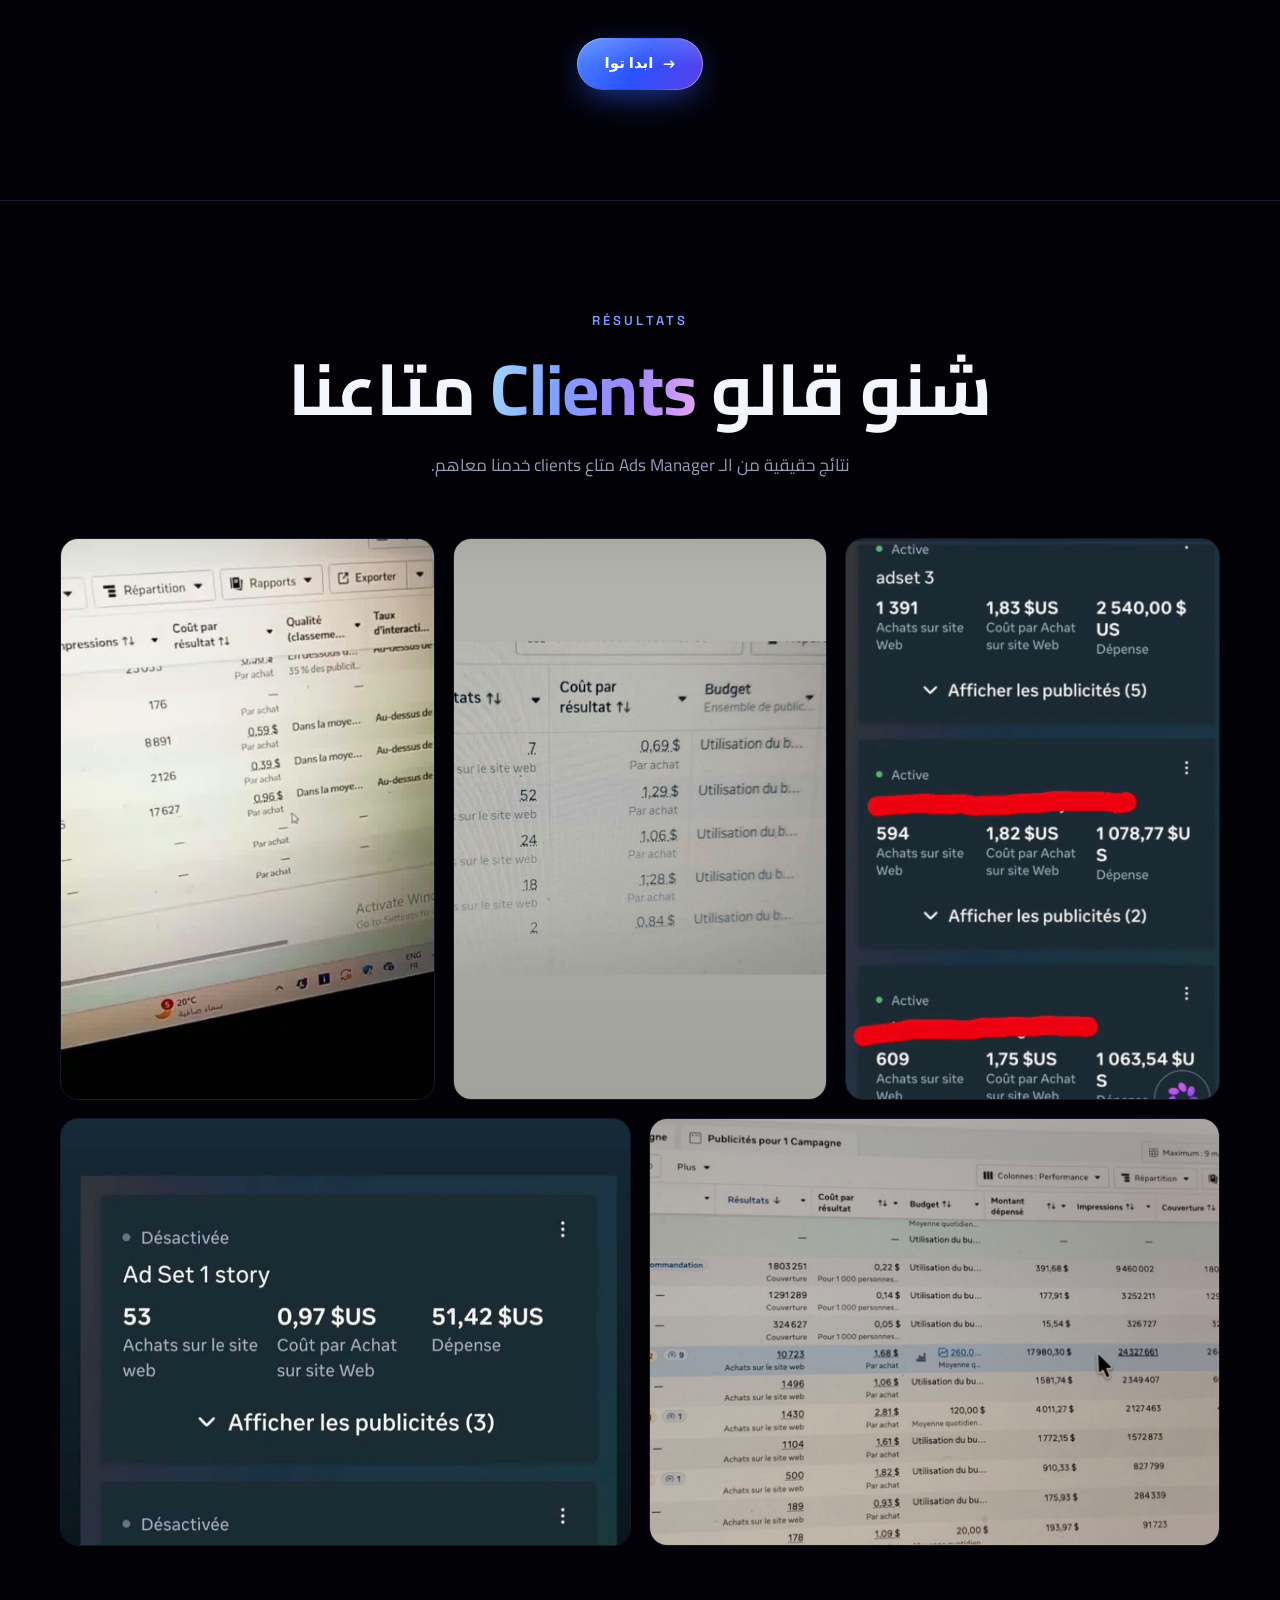
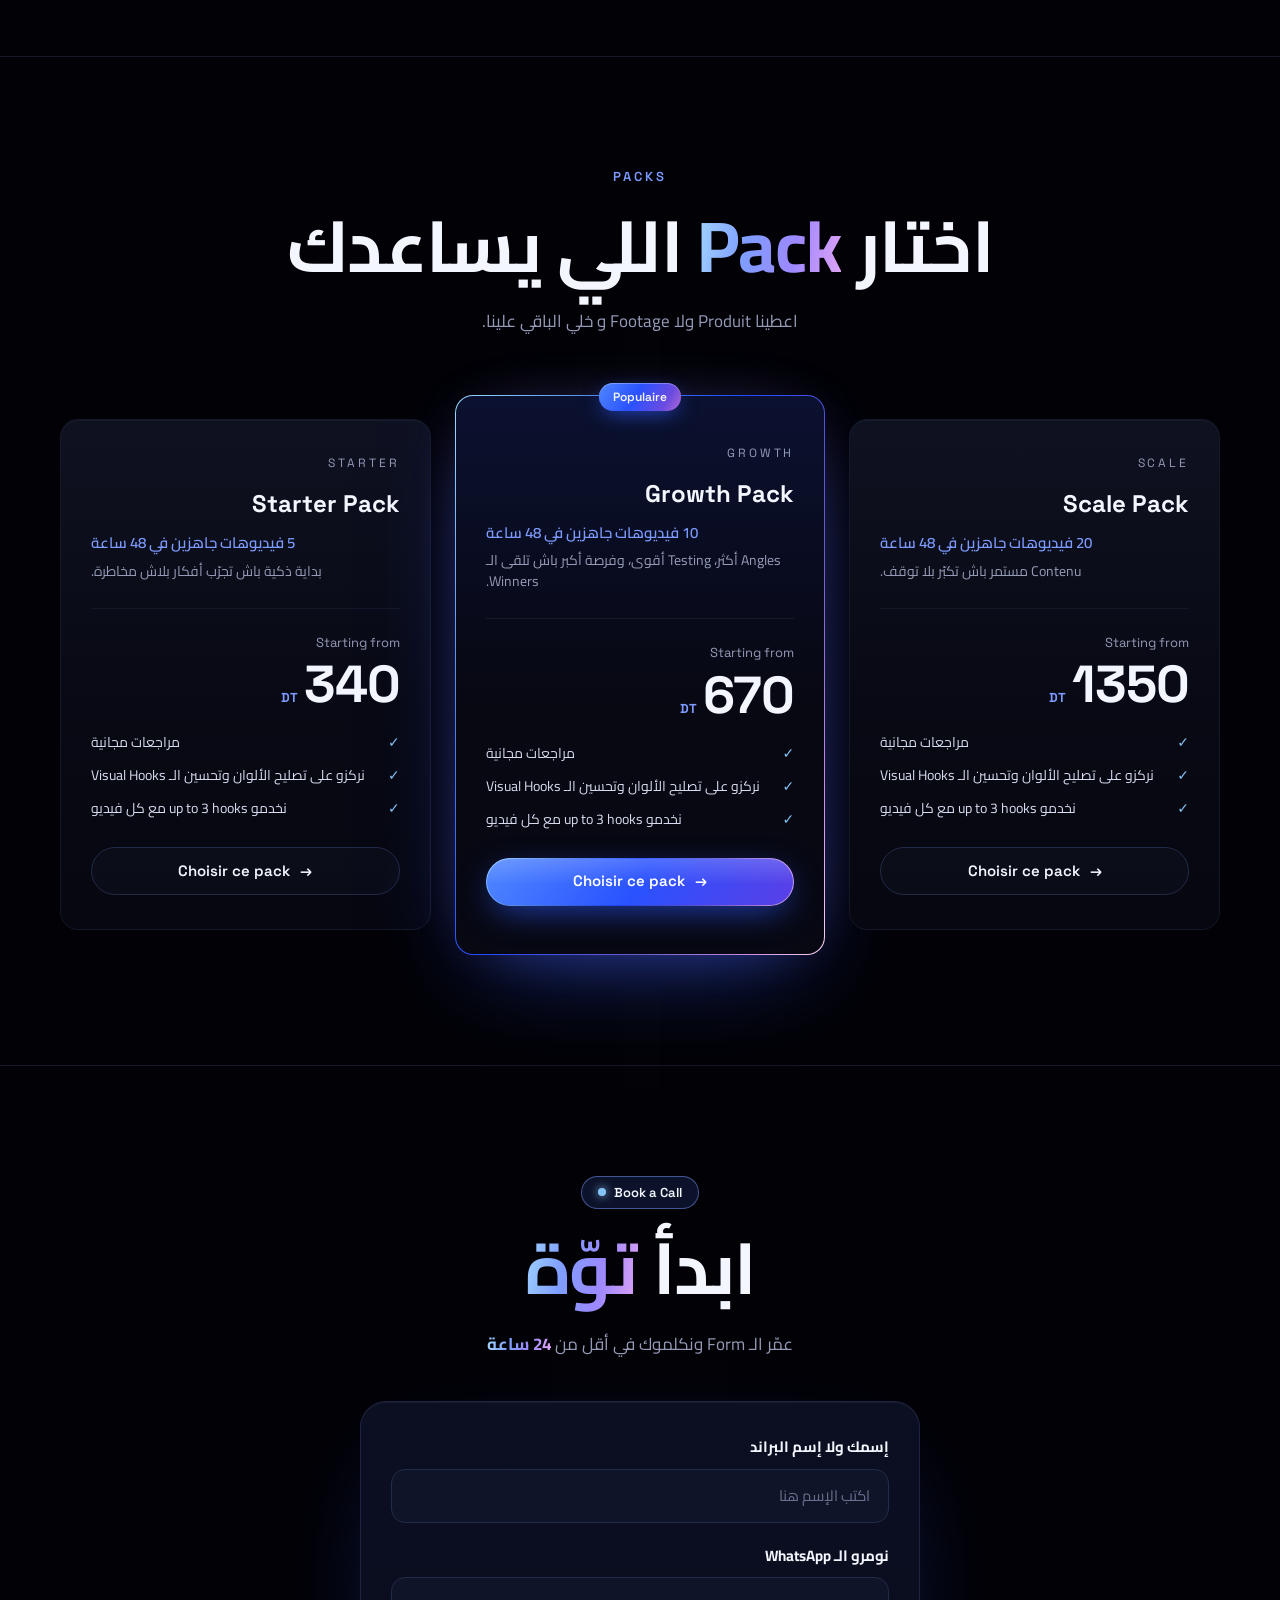
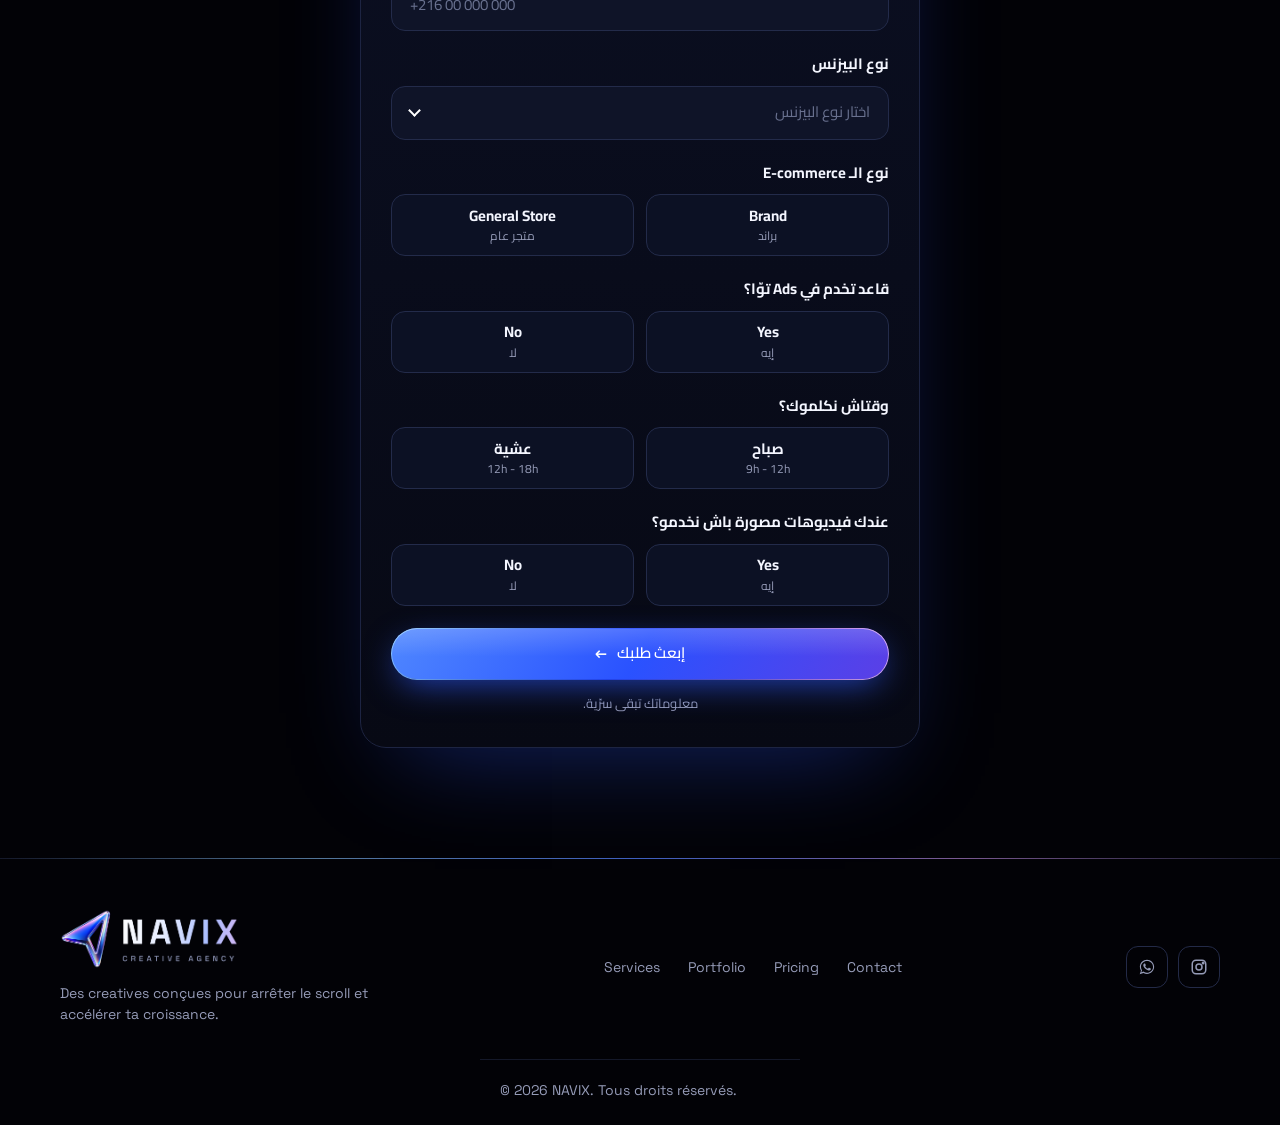
==== commit 43db0386: "Add brands section and update pack prices" ====
--- a/index.html
+++ b/index.html
@@ -73,6 +73,25 @@
   </div>
 </section>
 
+<!-- ===== BRANDS (logo strip; main.js makes it loop) ===== -->
+<section class="section" id="brands">
+  <div class="container center">
+    <p class="kicker reveal">Trusted by</p>
+    <h2 class="h2 reveal" dir="rtl"><span class="accent">Brands</span> خدمنا معاهم</h2>
+    <p class="sub reveal" dir="rtl">براندات وثقت فينا و خدمنالها الـ creatives متاعها</p>
+
+    <div class="brands reveal" id="brandsStrip">
+      <ul class="brands-group">
+        <li class="brand-tile"><img src="assets/img/brands/yalla-hob.svg" alt="Yalla hob" width="150" height="28" style="--w:150" decoding="async"></li>
+        <li class="brand-tile"><img src="assets/img/brands/tapito-pro.svg" alt="Tapito Pro" width="70" height="81" style="--w:70" decoding="async"></li>
+        <li class="brand-tile"><img src="assets/img/brands/kindora.svg" alt="Kindora" width="112" height="41" style="--w:112" decoding="async"></li>
+        <li class="brand-tile"><img src="assets/img/brands/teryaq-bio.svg" alt="Teryaq bio" width="104" height="74" style="--w:104" decoding="async"></li>
+        <li class="brand-tile"><img src="assets/img/brands/orthoflex.svg" alt="Orthoflex" width="140" height="42" style="--w:140" decoding="async"></li>
+      </ul>
+    </div>
+  </div>
+</section>
+
 <!-- ===== PORTFOLIO ===== -->
 <section class="section" id="portfolio">
   <div class="container center">
@@ -171,7 +190,7 @@
         <h3>Starter Pack</h3>
         <p class="pack-qty" dir="rtl">5 فيديوهات جاهزين في 48 ساعة</p>
         <p class="pack-desc" dir="rtl">بداية ذكية باش تجرّب أفكار بلاش مخاطرة.</p>
-        <div class="price"><small>Starting from</small><b>490</b><span>DT</span></div>
+        <div class="price"><small>Starting from</small><b>340</b><span>DT</span></div>
         <ul dir="rtl">
           <li>مراجعات مجانية</li>
           <li>نركزو على تصليح الألوان وتحسين الـ Visual Hooks</li>
@@ -185,7 +204,7 @@
         <h3>Growth Pack</h3>
         <p class="pack-qty" dir="rtl">10 فيديوهات جاهزين في 48 ساعة</p>
         <p class="pack-desc" dir="rtl">Angles أكثر، Testing أقوى، وفرصة أكبر باش تلقى الـ Winners.</p>
-        <div class="price"><small>Starting from</small><b>800</b><span>DT</span></div>
+        <div class="price"><small>Starting from</small><b>670</b><span>DT</span></div>
         <ul dir="rtl">
           <li>مراجعات مجانية</li>
           <li>نركزو على تصليح الألوان وتحسين الـ Visual Hooks</li>
@@ -198,7 +217,7 @@
         <h3>Scale Pack</h3>
         <p class="pack-qty" dir="rtl">20 فيديوهات جاهزين في 48 ساعة</p>
         <p class="pack-desc" dir="rtl">Contenu مستمر باش تكبّر بلا توقف.</p>
-        <div class="price"><small>Starting from</small><b>1400</b><span>DT</span></div>
+        <div class="price"><small>Starting from</small><b>1350</b><span>DT</span></div>
         <ul dir="rtl">
           <li>مراجعات مجانية</li>
           <li>نركزو على تصليح الألوان وتحسين الـ Visual Hooks</li>
--- a/styles.css
+++ b/styles.css
@@ -159,6 +159,20 @@
 .proof::after{content:"⤢";position:absolute;right:12px;top:12px;width:32px;height:32px;border-radius:50%;background:rgba(0,0,0,.6);display:grid;place-items:center;font-size:15px;opacity:0;transition:opacity .25s}
 .proof:hover::after{opacity:1}
 
+/* brands we worked with: white logos on glass tiles.
+   main.js adds an aria-hidden copy of the list + .is-moving so it loops;
+   without JS (or with reduced motion) the list just sits centered and wraps. */
+.brands{--gap:18px;margin-top:56px;width:100%;display:flex;gap:var(--gap);overflow:hidden}
+.brands-group{list-style:none;flex:1 0 100%;display:flex;flex-wrap:wrap;justify-content:center;gap:var(--gap)}
+.brands.is-moving{-webkit-mask-image:linear-gradient(90deg,transparent,#000 8%,#000 92%,transparent);mask-image:linear-gradient(90deg,transparent,#000 8%,#000 92%,transparent)}
+.brands.is-moving .brands-group{flex:0 0 auto;min-width:100%;flex-wrap:nowrap;justify-content:space-around;animation:brands-loop 30s linear infinite}
+.brands.is-moving:hover .brands-group{animation-play-state:paused}
+@keyframes brands-loop{to{transform:translateX(calc(-100% - var(--gap)))}}
+.brand-tile{flex:none;width:216px;height:116px;display:grid;place-items:center;border-radius:var(--radius);background:var(--glass);border:1px solid var(--line);box-shadow:inset 0 1px 0 rgba(255,255,255,.04);transition:border-color .3s,box-shadow .3s}
+.brand-tile img{width:calc(var(--w) * 1px);height:auto;opacity:.74;transition:opacity .3s,filter .3s}
+.brand-tile:hover{border-color:rgba(125,155,255,.5);box-shadow:inset 0 1px 0 rgba(255,255,255,.06),0 20px 50px -28px rgba(47,91,255,.7)}
+.brand-tile:hover img{opacity:1;filter:drop-shadow(0 0 16px rgba(125,155,255,.5))}
+
 /* packs */
 .packs{margin-top:60px;display:grid;grid-template-columns:repeat(3,1fr);gap:24px;width:100%;align-items:center}
 .pack{position:relative;text-align:left;background:var(--glass);border:1px solid var(--line);border-radius:var(--radius);padding:34px 30px;display:flex;flex-direction:column;box-shadow:inset 0 1px 0 rgba(255,255,255,.04)}
@@ -235,7 +249,7 @@
 /* reveal */
 .reveal{opacity:0;transform:translateY(24px);transition:opacity .8s cubic-bezier(.2,.7,.2,1),transform .8s cubic-bezier(.2,.7,.2,1)}
 .reveal.in{opacity:1;transform:none}
-@media (prefers-reduced-motion:reduce){.reveal{opacity:1;transform:none;transition:none}.arrow path,.wa::before,.hero-play-btn::after{animation:none}html{scroll-behavior:auto}}
+@media (prefers-reduced-motion:reduce){.reveal{opacity:1;transform:none;transition:none}.arrow path,.wa::before,.hero-play-btn::after,.brands.is-moving .brands-group{animation:none}html{scroll-behavior:auto}}
 
 /* ---------- responsive ---------- */
 @media (max-width:980px){
@@ -247,6 +261,8 @@
   .reels{grid-template-columns:repeat(2,1fr);gap:16px}
   .packs{grid-template-columns:1fr;max-width:460px}
   .pack.featured{order:-1}
+  .brand-tile{width:188px;height:104px}
+  .brand-tile img{width:calc(var(--w) * .88px)}
   .proofs{grid-template-columns:1fr 1fr}
   .proof,.proof.wide{grid-column:span 1;aspect-ratio:3/4}
   .proof.p5{grid-column:span 2;aspect-ratio:4/3}
@@ -283,6 +299,10 @@
   .arrow{grid-column:1;width:40%;height:70px}
   .step{padding:28px 24px}
   .proofs{gap:12px;margin-top:40px}
+  .brands{--gap:12px;margin-top:40px}
+  .brands.is-moving .brands-group{animation-duration:24s}
+  .brand-tile{width:156px;height:90px;border-radius:14px}
+  .brand-tile img{width:calc(var(--w) * .76px)}
   .form{padding:26px 18px;border-radius:20px}
   .footer-inner{flex-direction:column;align-items:flex-start}
   .footer-logo{height:52px}
